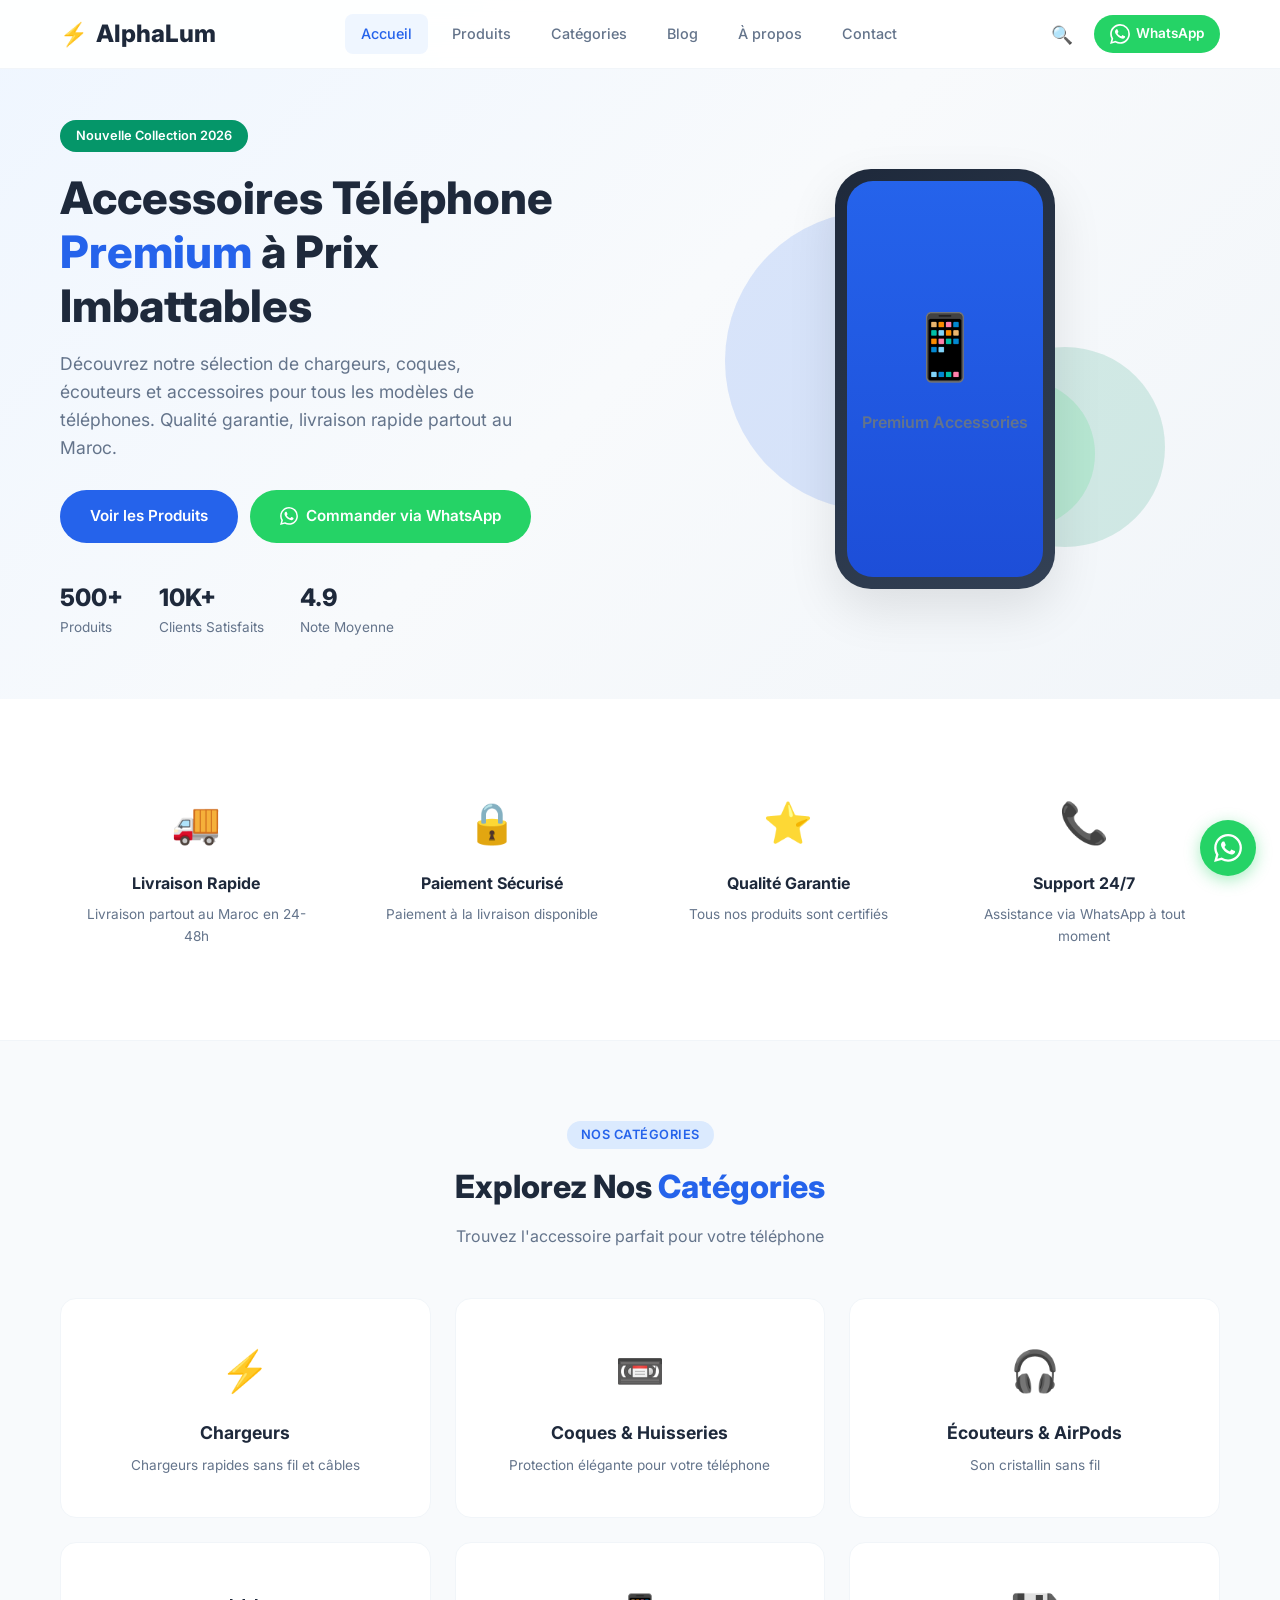
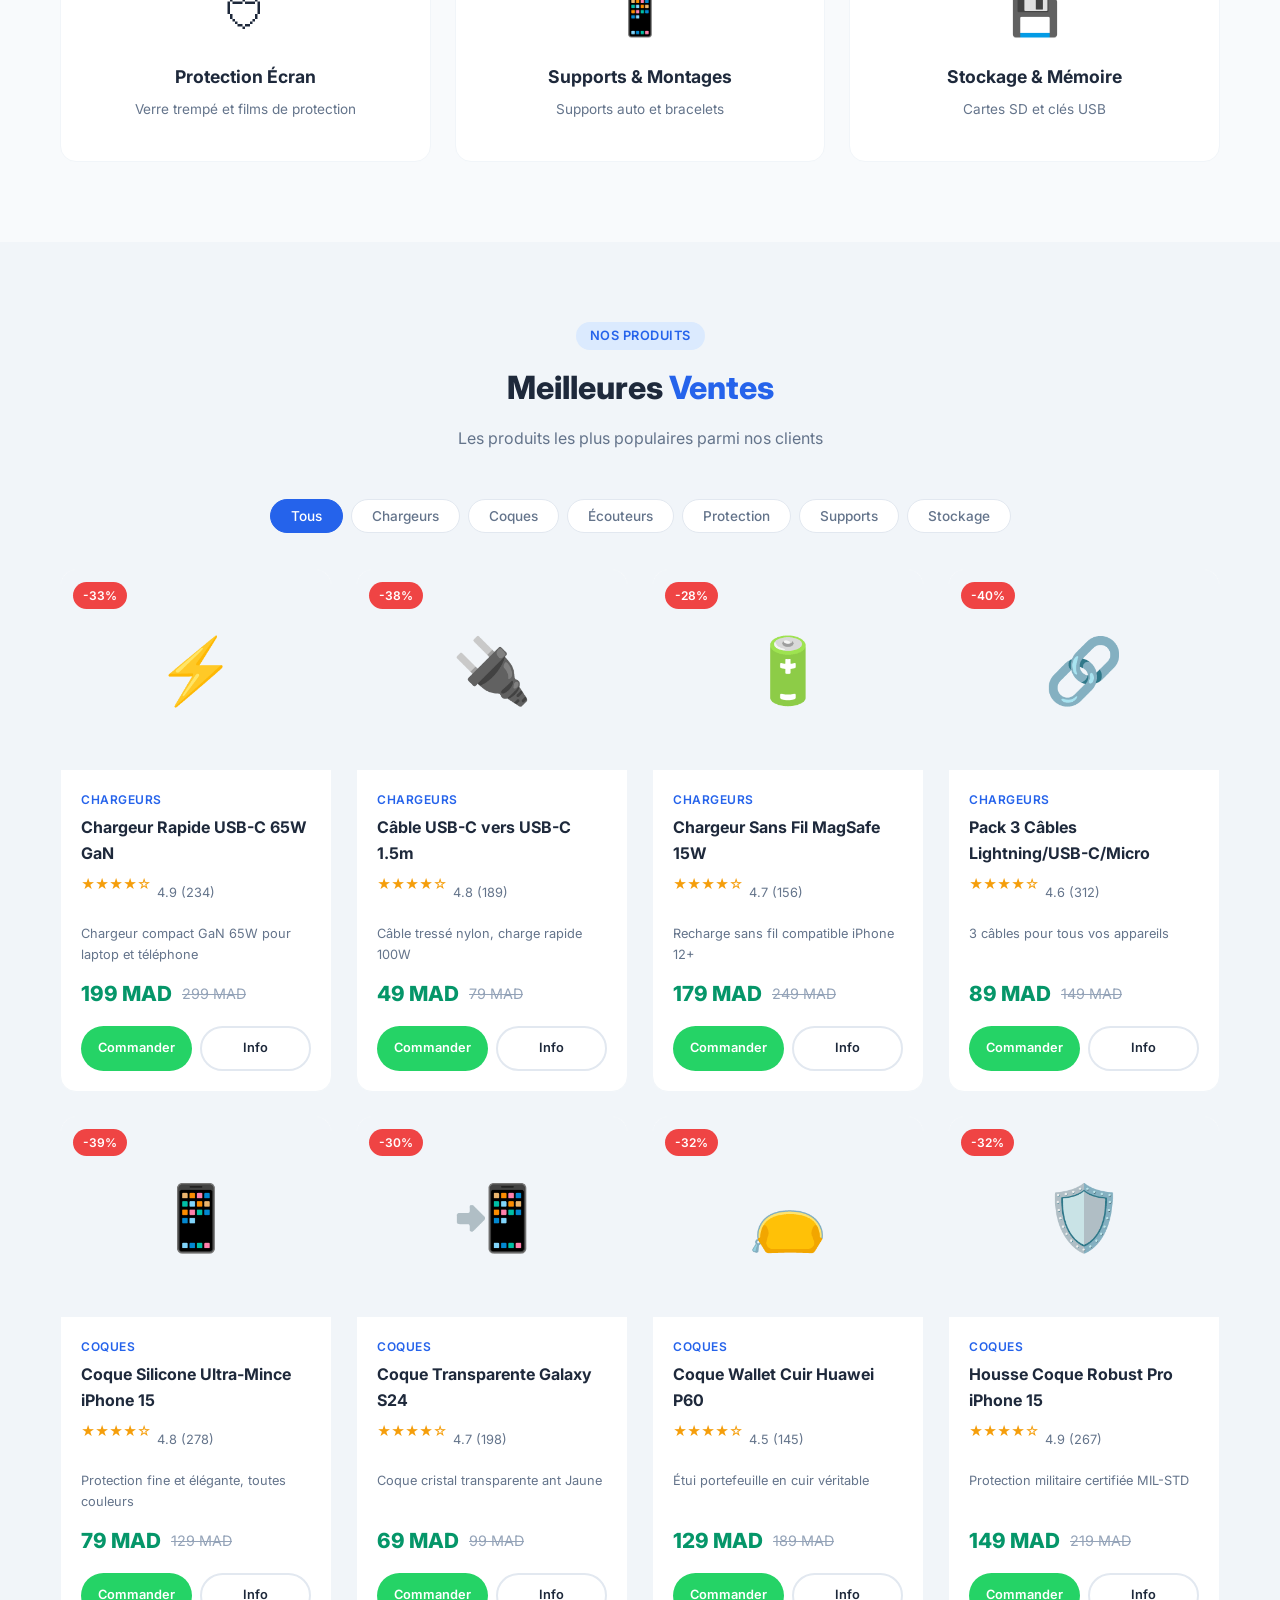
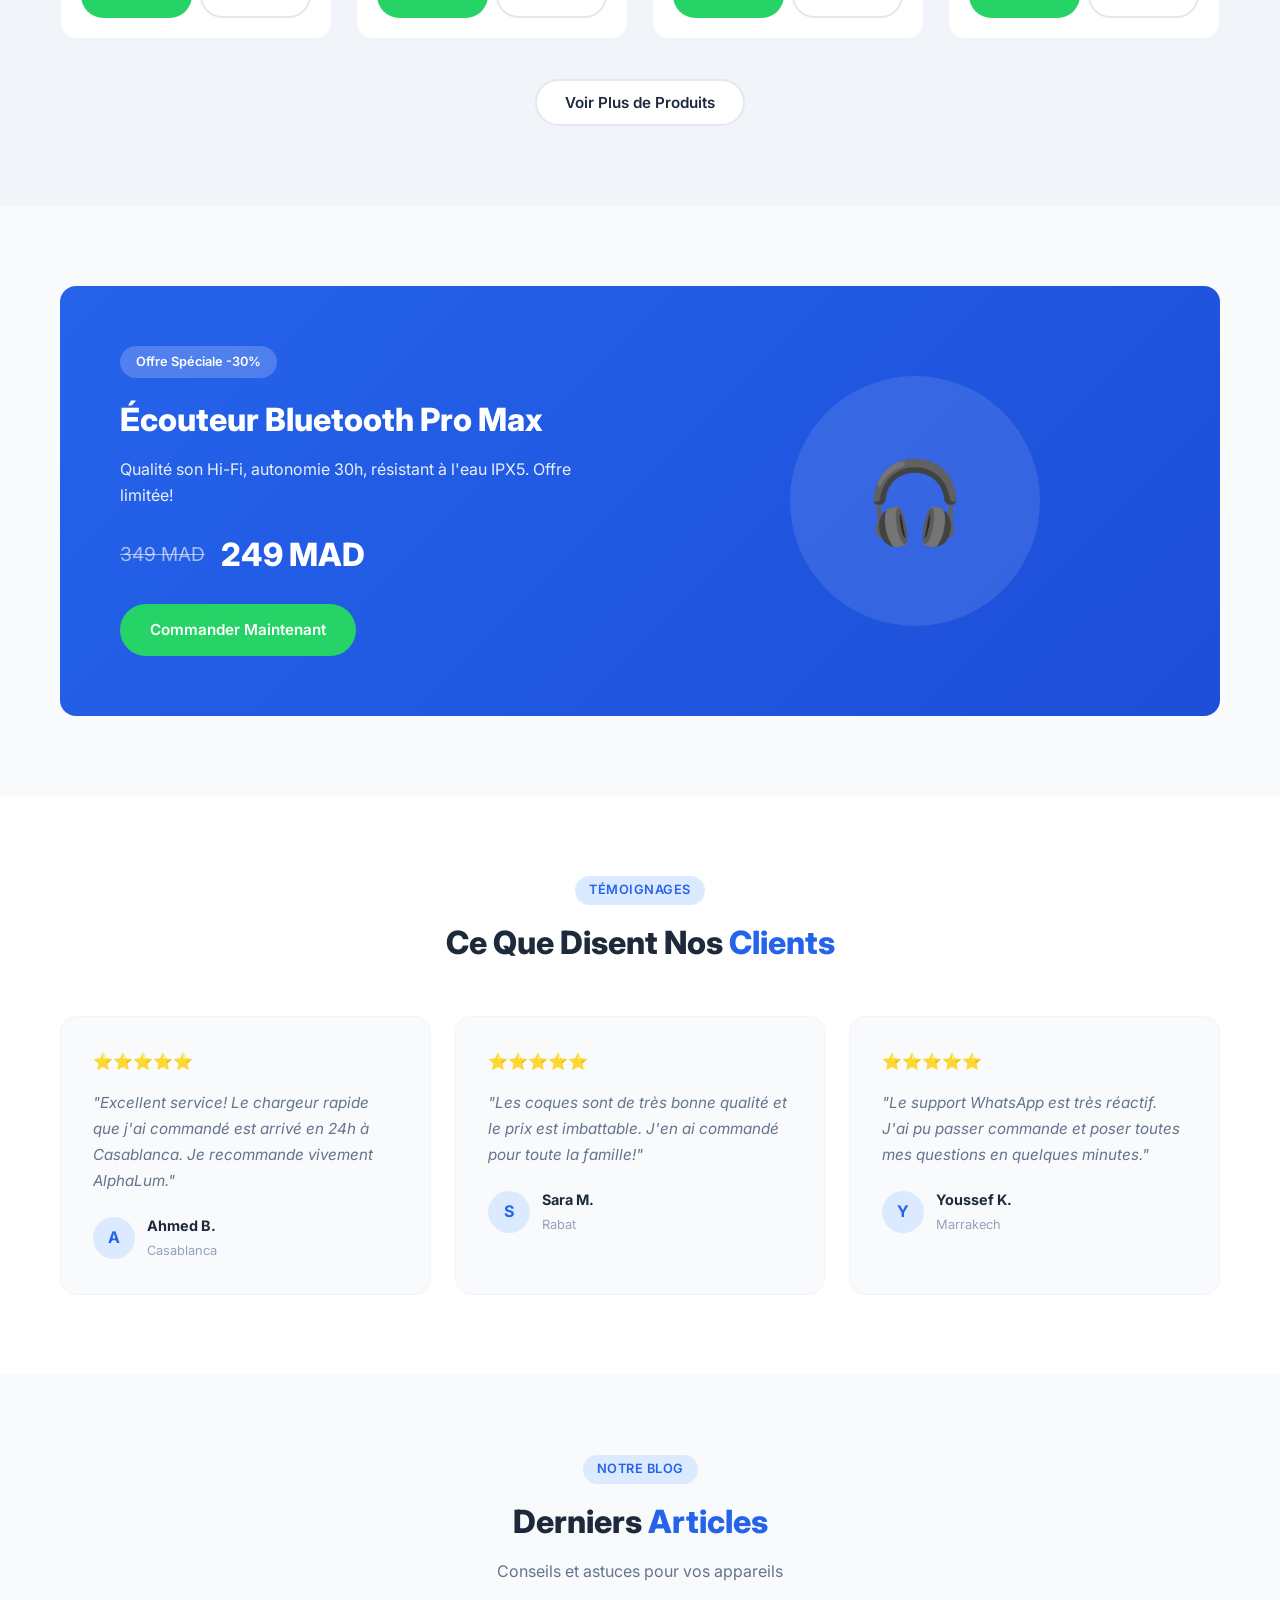
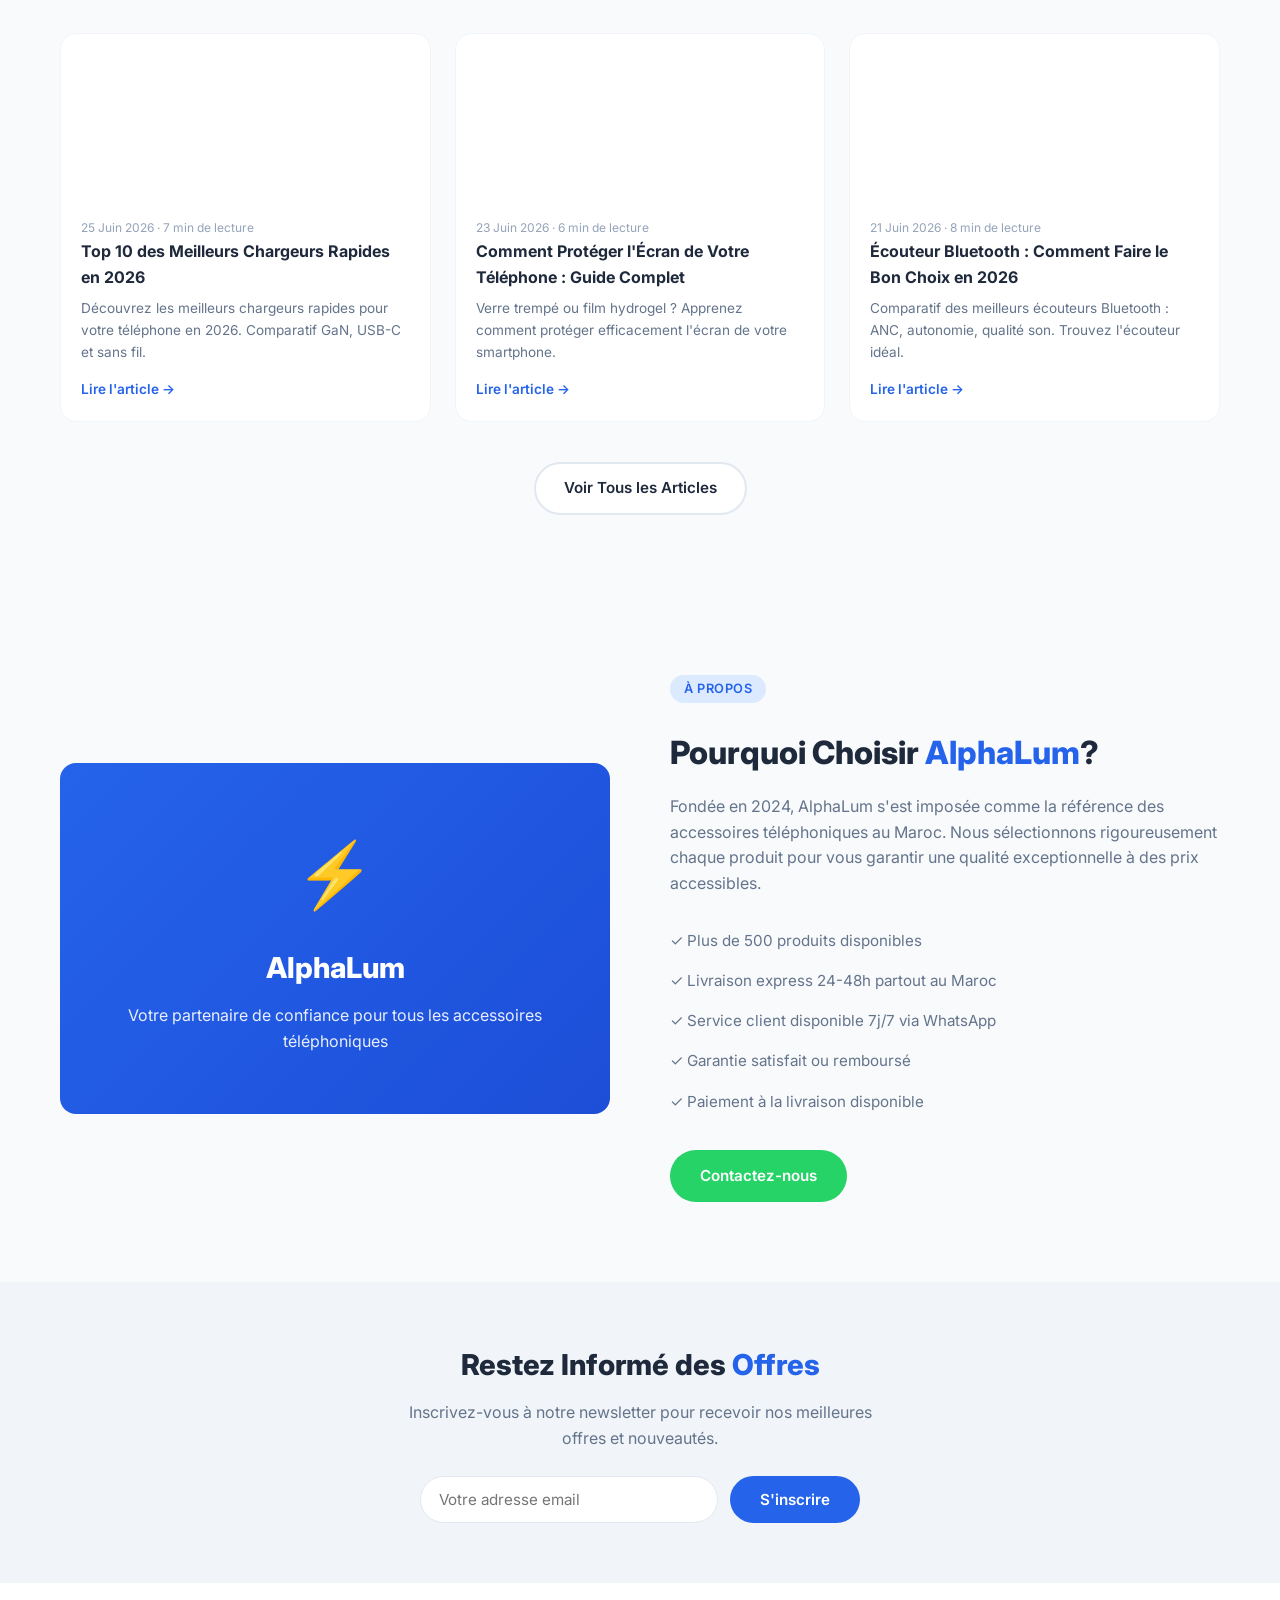
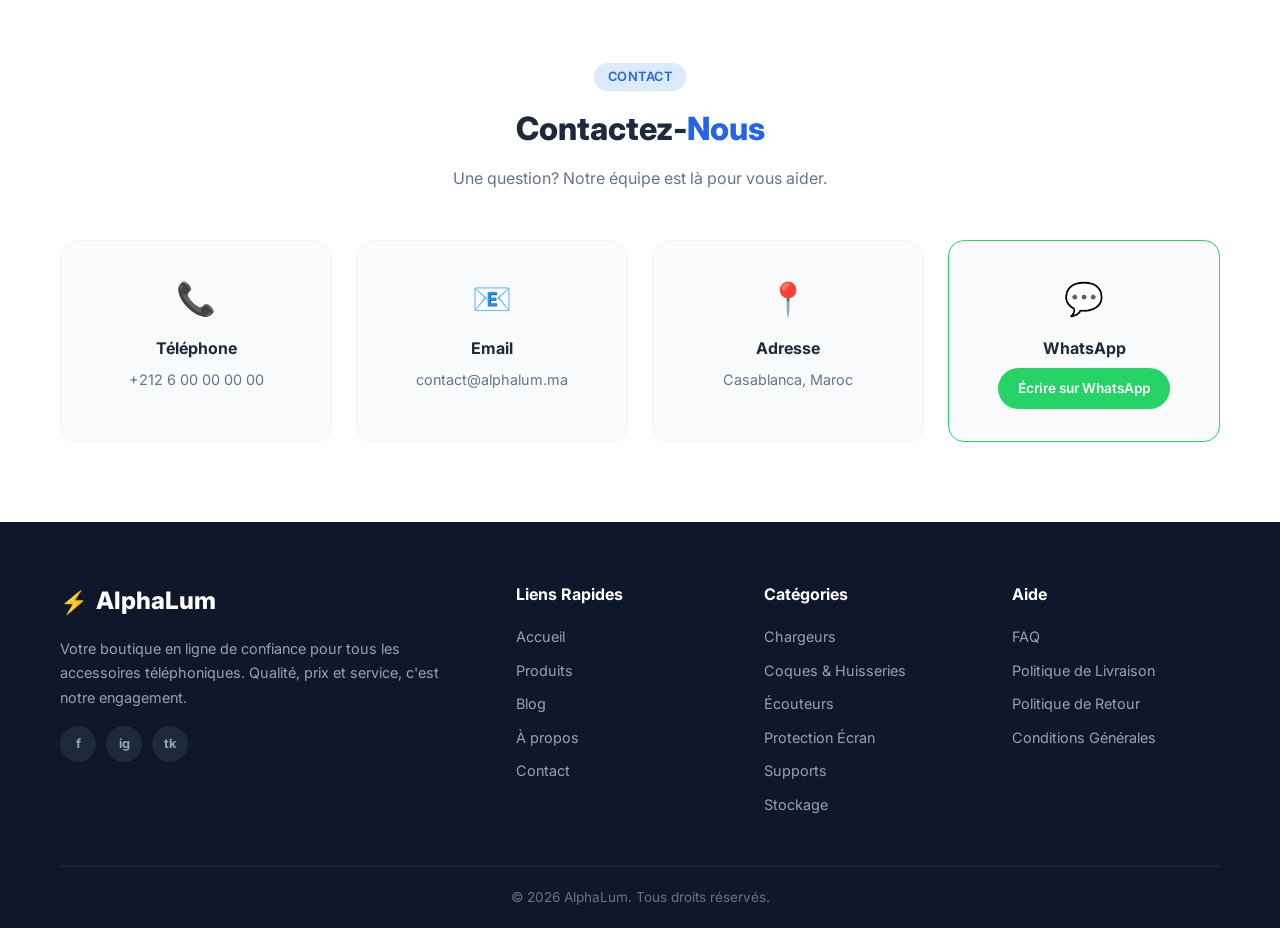
==== index.html @ 875d82cf "Add files via upload" ====
<!DOCTYPE html>
<html lang="fr" dir="ltr">
<head>
    <meta charset="UTF-8">
    <meta name="viewport" content="width=device-width, initial-scale=1.0">
    <meta name="description" content="AlphaLum - Votre boutique en ligne d'accessoires téléphoniques : chargeurs, coques, écouteurs et plus. Livraison rapide au Maroc.">
    <meta name="keywords" content="accessoires téléphone, chargeur téléphone, coque téléphone, écouteur bluetooth, Maroc, boutique en ligne">
    <meta name="author" content="AlphaLum">
    <meta property="og:title" content="AlphaLum - Accessoires Téléphone & Électronique">
    <meta property="og:description" content="Découvrez nos accessoires téléphone à prix imbattables. Chargeurs, coques,écouteurs et plus.">
    <meta property="og:type" content="website">
    <meta name="robots" content="index, follow">
    <title>AlphaLum - Accessoires Téléphone & Électronique | Boutique en Ligne Maroc</title>
    <link rel="preconnect" href="https://fonts.googleapis.com">
    <link rel="preconnect" href="https://fonts.gstatic.com" crossorigin>
    <link href="https://fonts.googleapis.com/css2?family=Inter:wght@300;400;500;600;700;800&display=swap" rel="stylesheet">
    <link rel="stylesheet" href="css/style.css">
    <link rel="stylesheet" href="css/blog.css">
</head>
<body>

<header class="header" id="header">
    <div class="container header-inner">
        <a href="index.html" class="logo">
            <span class="logo-icon">&#9889;</span> AlphaLum
        </a>
        <nav class="nav" id="nav">
            <a href="index.html" class="nav-link active">Accueil</a>
            <a href="#produits" class="nav-link">Produits</a>
            <a href="#categories" class="nav-link">Catégories</a>
            <a href="blog.html" class="nav-link">Blog</a>
            <a href="#apropos" class="nav-link">À propos</a>
            <a href="#contact" class="nav-link">Contact</a>
        </nav>
        <div class="header-actions">
            <button class="search-btn" id="searchToggle" aria-label="Rechercher">&#128269;</button>
            <a href="https://wa.me/212600000000" class="btn-whatsapp-header" target="_blank" rel="noopener">
                <svg width="20" height="20" viewBox="0 0 24 24" fill="white"><path d="M17.472 14.382c-.297-.149-1.758-.867-2.03-.967-.273-.099-.471-.148-.67.15-.197.297-.767.966-.94 1.164-.173.199-.347.223-.644.075-.297-.15-1.255-.463-2.39-1.475-.883-.788-1.48-1.761-1.653-2.059-.173-.297-.018-.458.13-.606.134-.133.298-.347.446-.52.149-.174.198-.298.298-.497.099-.198.05-.371-.025-.52-.075-.149-.669-1.612-.916-2.207-.242-.579-.487-.5-.669-.51-.173-.008-.371-.01-.57-.01-.198 0-.52.074-.792.372-.272.297-1.04 1.016-1.04 2.479 0 1.462 1.065 2.875 1.213 3.074.149.198 2.096 3.2 5.077 4.487.709.306 1.262.489 1.694.625.712.227 1.36.195 1.871.118.571-.085 1.758-.719 2.006-1.413.248-.694.248-1.289.173-1.413-.074-.124-.272-.198-.57-.347m-5.421 7.403h-.004a9.87 9.87 0 01-5.031-1.378l-.361-.214-3.741.982.998-3.648-.235-.374a9.86 9.86 0 01-1.51-5.26c.001-5.45 4.436-9.884 9.888-9.884 2.64 0 5.122 1.03 6.988 2.898a9.825 9.825 0 012.893 6.994c-.003 5.45-4.437 9.884-9.885 9.884m8.413-18.297A11.815 11.815 0 0012.05 0C5.495 0 .16 5.335.157 11.892c0 2.096.547 4.142 1.588 5.945L.057 24l6.305-1.654a11.882 11.882 0 005.683 1.448h.005c6.554 0 11.89-5.335 11.893-11.893a11.821 11.821 0 00-3.48-8.413z"/></svg>
                WhatsApp
            </a>
            <button class="hamburger" id="hamburger" aria-label="Menu">
                <span></span><span></span><span></span>
            </button>
        </div>
    </div>
    <div class="search-bar" id="searchBar">
        <div class="container">
            <input type="text" id="searchInput" placeholder="Rechercher un produit..." autocomplete="off">
            <button id="searchClose">&times;</button>
        </div>
    </div>
</header>

<section class="hero">
    <div class="container hero-inner">
        <div class="hero-text">
            <span class="hero-badge">Nouvelle Collection 2026</span>
            <h1>Accessoires Téléphone <span class="highlight">Premium</span> à Prix Imbattables</h1>
            <p>Découvrez notre sélection de chargeurs, coques, écouteurs et accessoires pour tous les modèles de téléphones. Qualité garantie, livraison rapide partout au Maroc.</p>
            <div class="hero-btns">
                <a href="#produits" class="btn btn-primary">Voir les Produits</a>
                <a href="https://wa.me/212600000000?text=Bonjour, je souhaite des informations sur vos produits" class="btn btn-whatsapp" target="_blank" rel="noopener">
                    <svg width="18" height="18" viewBox="0 0 24 24" fill="white"><path d="M17.472 14.382c-.297-.149-1.758-.867-2.03-.967-.273-.099-.471-.148-.67.15-.197.297-.767.966-.94 1.164-.173.199-.347.223-.644.075-.297-.15-1.255-.463-2.39-1.475-.883-.788-1.48-1.761-1.653-2.059-.173-.297-.018-.458.13-.606.134-.133.298-.347.446-.52.149-.174.198-.298.298-.497.099-.198.05-.371-.025-.52-.075-.149-.669-1.612-.916-2.207-.242-.579-.487-.5-.669-.51-.173-.008-.371-.01-.57-.01-.198 0-.52.074-.792.372-.272.297-1.04 1.016-1.04 2.479 0 1.462 1.065 2.875 1.213 3.074.149.198 2.096 3.2 5.077 4.487.709.306 1.262.489 1.694.625.712.227 1.36.195 1.871.118.571-.085 1.758-.719 2.006-1.413.248-.694.248-1.289.173-1.413-.074-.124-.272-.198-.57-.347m-5.421 7.403h-.004a9.87 9.87 0 01-5.031-1.378l-.361-.214-3.741.982.998-3.648-.235-.374a9.86 9.86 0 01-1.51-5.26c.001-5.45 4.436-9.884 9.888-9.884 2.64 0 5.122 1.03 6.988 2.898a9.825 9.825 0 012.893 6.994c-.003 5.45-4.437 9.884-9.885 9.884m8.413-18.297A11.815 11.815 0 0012.05 0C5.495 0 .16 5.335.157 11.892c0 2.096.547 4.142 1.588 5.945L.057 24l6.305-1.654a11.882 11.882 0 005.683 1.448h.005c6.554 0 11.89-5.335 11.893-11.893a11.821 11.821 0 00-3.48-8.413z"/></svg>
                    Commander via WhatsApp
                </a>
            </div>
            <div class="hero-stats">
                <div class="stat"><strong>500+</strong><span>Produits</span></div>
                <div class="stat"><strong>10K+</strong><span>Clients Satisfaits</span></div>
                <div class="stat"><strong>4.9</strong><span>Note Moyenne</span></div>
            </div>
        </div>
        <div class="hero-visual">
            <div class="hero-shapes">
                <div class="shape shape-1"></div>
                <div class="shape shape-2"></div>
                <div class="shape shape-3"></div>
            </div>
            <div class="hero-phone">
                <div class="phone-frame">
                    <div class="phone-screen">
                        <div class="phone-icon">&#128241;</div>
                        <p>Premium Accessories</p>
                    </div>
                </div>
            </div>
        </div>
    </div>
</section>

<section class="features">
    <div class="container">
        <div class="features-grid">
            <div class="feature-card">
                <div class="feature-icon">&#128666;</div>
                <h3>Livraison Rapide</h3>
                <p>Livraison partout au Maroc en 24-48h</p>
            </div>
            <div class="feature-card">
                <div class="feature-icon">&#128274;</div>
                <h3>Paiement Sécurisé</h3>
                <p>Paiement à la livraison disponible</p>
            </div>
            <div class="feature-card">
                <div class="feature-icon">&#11088;</div>
                <h3>Qualité Garantie</h3>
                <p>Tous nos produits sont certifiés</p>
            </div>
            <div class="feature-card">
                <div class="feature-icon">&#128222;</div>
                <h3>Support 24/7</h3>
                <p>Assistance via WhatsApp à tout moment</p>
            </div>
        </div>
    </div>
</section>

<section class="categories" id="categories">
    <div class="container">
        <div class="section-header">
            <span class="section-tag">Nos Catégories</span>
            <h2>Explorez Nos <span class="highlight">Catégories</span></h2>
            <p>Trouvez l'accessoire parfait pour votre téléphone</p>
        </div>
        <div class="categories-grid">
            <a href="#produits" class="category-card" data-category="chargeurs">
                <div class="cat-icon">&#9889;</div>
                <h3>Chargeurs</h3>
                <p>Chargeurs rapides sans fil et câbles</p>
            </a>
            <a href="#produits" class="category-card" data-category="coques">
                <div class="cat-icon">&#128252;</div>
                <h3>Coques & Huisseries</h3>
                <p>Protection élégante pour votre téléphone</p>
            </a>
            <a href="#produits" class="category-card" data-category="ecouteurs">
                <div class="cat-icon">&#127911;</div>
                <h3>Écouteurs & AirPods</h3>
                <p>Son cristallin sans fil</p>
            </a>
            <a href="#produits" class="category-card" data-category="protection">
                <div class="cat-icon">&#128737;</div>
                <h3>Protection Écran</h3>
                <p>Verre trempé et films de protection</p>
            </a>
            <a href="#produits" class="category-card" data-category="support">
                <div class="cat-icon">&#128241;</div>
                <h3>Supports & Montages</h3>
                <p>Supports auto et bracelets</p>
            </a>
            <a href="#produits" class="category-card" data-category="stockage">
                <div class="cat-icon">&#128190;</div>
                <h3>Stockage & Mémoire</h3>
                <p>Cartes SD et clés USB</p>
            </a>
        </div>
    </div>
</section>

<section class="produits" id="produits">
    <div class="container">
        <div class="section-header">
            <span class="section-tag">Nos Produits</span>
            <h2>Meilleures <span class="highlight">Ventes</span></h2>
            <p>Les produits les plus populaires parmi nos clients</p>
        </div>
        <div class="filter-bar">
            <button class="filter-btn active" data-filter="all">Tous</button>
            <button class="filter-btn" data-filter="chargeurs">Chargeurs</button>
            <button class="filter-btn" data-filter="coques">Coques</button>
            <button class="filter-btn" data-filter="ecouteurs">Écouteurs</button>
            <button class="filter-btn" data-filter="protection">Protection</button>
            <button class="filter-btn" data-filter="support">Supports</button>
            <button class="filter-btn" data-filter="stockage">Stockage</button>
        </div>
        <div class="products-grid" id="productsGrid">
        </div>
        <div class="load-more-wrap">
            <button class="btn btn-outline" id="loadMore">Voir Plus de Produits</button>
        </div>
    </div>
</section>

<section class="promo-banner">
    <div class="container">
        <div class="promo-inner">
            <div class="promo-text">
                <span class="promo-badge">Offre Spéciale -30%</span>
                <h2>Écouteur Bluetooth Pro Max</h2>
                <p>Qualité son Hi-Fi, autonomie 30h, résistant à l'eau IPX5. Offre limitée!</p>
                <div class="promo-price">
                    <span class="old-price">349 MAD</span>
                    <span class="new-price">249 MAD</span>
                </div>
                <a href="https://wa.me/212600000000?text=Bonjour, je veux commander l'écouteur Bluetooth Pro Max à 249 MAD" class="btn btn-whatsapp" target="_blank" rel="noopener">
                    Commander Maintenant
                </a>
            </div>
            <div class="promo-visual">
                <div class="promo-circle">
                    <div class="promo-icon">&#127911;</div>
                </div>
            </div>
        </div>
    </div>
</section>

<section class="testimonials">
    <div class="container">
        <div class="section-header">
            <span class="section-tag">Témoignages</span>
            <h2>Ce Que Disent Nos <span class="highlight">Clients</span></h2>
        </div>
        <div class="testimonials-grid">
            <div class="testimonial-card">
                <div class="stars">&#11088;&#11088;&#11088;&#11088;&#11088;</div>
                <p>"Excellent service! Le chargeur rapide que j'ai commandé est arrivé en 24h à Casablanca. Je recommande vivement AlphaLum."</p>
                <div class="testimonial-author">
                    <div class="avatar">A</div>
                    <div><strong>Ahmed B.</strong><span>Casablanca</span></div>
                </div>
            </div>
            <div class="testimonial-card">
                <div class="stars">&#11088;&#11088;&#11088;&#11088;&#11088;</div>
                <p>"Les coques sont de très bonne qualité et le prix est imbattable. J'en ai commandé pour toute la famille!"</p>
                <div class="testimonial-author">
                    <div class="avatar">S</div>
                    <div><strong>Sara M.</strong><span>Rabat</span></div>
                </div>
            </div>
            <div class="testimonial-card">
                <div class="stars">&#11088;&#11088;&#11088;&#11088;&#11088;</div>
                <p>"Le support WhatsApp est très réactif. J'ai pu passer commande et poser toutes mes questions en quelques minutes."</p>
                <div class="testimonial-author">
                    <div class="avatar">Y</div>
                    <div><strong>Youssef K.</strong><span>Marrakech</span></div>
                </div>
            </div>
        </div>
    </div>
</section>

<section class="blog-preview" id="blog">
    <div class="container">
        <div class="section-header">
            <span class="section-tag">Notre Blog</span>
            <h2>Derniers <span class="highlight">Articles</span></h2>
            <p>Conseils et astuces pour vos appareils</p>
        </div>
        <div class="blog-preview-grid" id="blogPreviewGrid">
        </div>
        <div class="load-more-wrap">
            <a href="blog.html" class="btn btn-outline">Voir Tous les Articles</a>
        </div>
    </div>
</section>

<section class="apropos" id="apropos">
    <div class="container apropos-inner">
        <div class="apropos-visual">
            <div class="apropos-card">
                <div class="apropos-icon">&#9889;</div>
                <h3>AlphaLum</h3>
                <p>Votre partenaire de confiance pour tous les accessoires téléphoniques</p>
            </div>
        </div>
        <div class="apropos-text">
            <span class="section-tag">À Propos</span>
            <h2>Pourquoi Choisir <span class="highlight">AlphaLum</span>?</h2>
            <p>Fondée en 2024, AlphaLum s'est imposée comme la référence des accessoires téléphoniques au Maroc. Nous sélectionnons rigoureusement chaque produit pour vous garantir une qualité exceptionnelle à des prix accessibles.</p>
            <ul class="apropos-list">
                <li>&#10003; Plus de 500 produits disponibles</li>
                <li>&#10003; Livraison express 24-48h partout au Maroc</li>
                <li>&#10003; Service client disponible 7j/7 via WhatsApp</li>
                <li>&#10003; Garantie satisfait ou remboursé</li>
                <li>&#10003; Paiement à la livraison disponible</li>
            </ul>
            <a href="https://wa.me/212600000000?text=Bonjour, j'aimerais en savoir plus sur AlphaLum" class="btn btn-whatsapp" target="_blank" rel="noopener">Contactez-nous</a>
        </div>
    </div>
</section>

<section class="newsletter">
    <div class="container">
        <div class="newsletter-inner">
            <h2>Restez Informé des <span class="highlight">Offres</span></h2>
            <p>Inscrivez-vous à notre newsletter pour recevoir nos meilleures offres et nouveautés.</p>
            <form class="newsletter-form" onsubmit="return false;">
                <input type="email" placeholder="Votre adresse email" required>
                <button type="submit" class="btn btn-primary">S'inscrire</button>
            </form>
        </div>
    </div>
</section>

<section class="contact" id="contact">
    <div class="container">
        <div class="section-header">
            <span class="section-tag">Contact</span>
            <h2>Contactez-<span class="highlight">Nous</span></h2>
            <p>Une question? Notre équipe est là pour vous aider.</p>
        </div>
        <div class="contact-grid">
            <div class="contact-card">
                <div class="contact-icon">&#128222;</div>
                <h3>Téléphone</h3>
                <p>+212 6 00 00 00 00</p>
            </div>
            <div class="contact-card">
                <div class="contact-icon">&#128231;</div>
                <h3>Email</h3>
                <p>contact@alphalum.ma</p>
            </div>
            <div class="contact-card">
                <div class="contact-icon">&#128205;</div>
                <h3>Adresse</h3>
                <p>Casablanca, Maroc</p>
            </div>
            <div class="contact-card whatsapp-card">
                <div class="contact-icon">&#128172;</div>
                <h3>WhatsApp</h3>
                <a href="https://wa.me/212600000000?text=Bonjour, j'ai une question" class="btn btn-whatsapp btn-sm" target="_blank" rel="noopener">Écrire sur WhatsApp</a>
            </div>
        </div>
    </div>
</section>

<footer class="footer">
    <div class="container">
        <div class="footer-grid">
            <div class="footer-col">
                <a href="index.html" class="logo"><span class="logo-icon">&#9889;</span> AlphaLum</a>
                <p>Votre boutique en ligne de confiance pour tous les accessoires téléphoniques. Qualité, prix et service, c'est notre engagement.</p>
                <div class="social-links">
                    <a href="#" aria-label="Facebook" class="social-link">f</a>
                    <a href="#" aria-label="Instagram" class="social-link">ig</a>
                    <a href="#" aria-label="TikTok" class="social-link">tk</a>
                </div>
            </div>
            <div class="footer-col">
                <h4>Liens Rapides</h4>
                <ul>
                    <li><a href="index.html">Accueil</a></li>
                    <li><a href="#produits">Produits</a></li>
                    <li><a href="blog.html">Blog</a></li>
                    <li><a href="#apropos">À propos</a></li>
                    <li><a href="#contact">Contact</a></li>
                </ul>
            </div>
            <div class="footer-col">
                <h4>Catégories</h4>
                <ul>
                    <li><a href="#produits">Chargeurs</a></li>
                    <li><a href="#produits">Coques & Huisseries</a></li>
                    <li><a href="#produits">Écouteurs</a></li>
                    <li><a href="#produits">Protection Écran</a></li>
                    <li><a href="#produits">Supports</a></li>
                    <li><a href="#produits">Stockage</a></li>
                </ul>
            </div>
            <div class="footer-col">
                <h4>Aide</h4>
                <ul>
                    <li><a href="#">FAQ</a></li>
                    <li><a href="#">Politique de Livraison</a></li>
                    <li><a href="#">Politique de Retour</a></li>
                    <li><a href="#">Conditions Générales</a></li>
                </ul>
            </div>
        </div>
        <div class="footer-bottom">
            <p>&copy; 2026 AlphaLum. Tous droits réservés.</p>
        </div>
    </div>
</footer>

<a href="https://wa.me/212600000000?text=Bonjour, je veux des informations sur vos produits" class="whatsapp-float" target="_blank" rel="noopener" aria-label="Contactez-nous sur WhatsApp">
    <svg width="28" height="28" viewBox="0 0 24 24" fill="white"><path d="M17.472 14.382c-.297-.149-1.758-.867-2.03-.967-.273-.099-.471-.148-.67.15-.197.297-.767.966-.94 1.164-.173.199-.347.223-.644.075-.297-.15-1.255-.463-2.39-1.475-.883-.788-1.48-1.761-1.653-2.059-.173-.297-.018-.458.13-.606.134-.133.298-.347.446-.52.149-.174.198-.298.298-.497.099-.198.05-.371-.025-.52-.075-.149-.669-1.612-.916-2.207-.242-.579-.487-.5-.669-.51-.173-.008-.371-.01-.57-.01-.198 0-.52.074-.792.372-.272.297-1.04 1.016-1.04 2.479 0 1.462 1.065 2.875 1.213 3.074.149.198 2.096 3.2 5.077 4.487.709.306 1.262.489 1.694.625.712.227 1.36.195 1.871.118.571-.085 1.758-.719 2.006-1.413.248-.694.248-1.289.173-1.413-.074-.124-.272-.198-.57-.347m-5.421 7.403h-.004a9.87 9.87 0 01-5.031-1.378l-.361-.214-3.741.982.998-3.648-.235-.374a9.86 9.86 0 01-1.51-5.26c.001-5.45 4.436-9.884 9.888-9.884 2.64 0 5.122 1.03 6.988 2.898a9.825 9.825 0 012.893 6.994c-.003 5.45-4.437 9.884-9.885 9.884m8.413-18.297A11.815 11.815 0 0012.05 0C5.495 0 .16 5.335.157 11.892c0 2.096.547 4.142 1.588 5.945L.057 24l6.305-1.654a11.882 11.882 0 005.683 1.448h.005c6.554 0 11.89-5.335 11.893-11.893a11.821 11.821 0 00-3.48-8.413z"/></svg>
</a>

<button class="back-to-top" id="backToTop" aria-label="Retour en haut">&uarr;</button>

<script src="js/app.js"></script>
</body>
</html>
---- css/style.css ----
/* ============================================
   AlphaLum - Main Stylesheet
   Eye-friendly colors, clean, modern design
   ============================================ */

/* --- CSS Variables (Eye-Friendly Palette) --- */
:root {
    --primary: #2563eb;
    --primary-dark: #1d4ed8;
    --primary-light: #dbeafe;
    --primary-soft: #eff6ff;
    --accent: #059669;
    --accent-dark: #047857;
    --whatsapp: #25d366;
    --whatsapp-dark: #1ebe57;
    --bg: #f8fafc;
    --bg-alt: #f1f5f9;
    --bg-card: #ffffff;
    --text: #1e293b;
    --text-secondary: #64748b;
    --text-light: #94a3b8;
    --border: #e2e8f0;
    --border-light: #f1f5f9;
    --shadow: 0 1px 3px rgba(0,0,0,0.06), 0 1px 2px rgba(0,0,0,0.04);
    --shadow-md: 0 4px 6px rgba(0,0,0,0.05), 0 2px 4px rgba(0,0,0,0.04);
    --shadow-lg: 0 10px 25px rgba(0,0,0,0.08);
    --shadow-xl: 0 20px 50px rgba(0,0,0,0.1);
    --radius: 12px;
    --radius-sm: 8px;
    --radius-lg: 16px;
    --radius-full: 9999px;
    --transition: 0.25s ease;
    --font: 'Inter', -apple-system, BlinkMacSystemFont, 'Segoe UI', sans-serif;
}

/* --- Reset & Base --- */
*, *::before, *::after { margin: 0; padding: 0; box-sizing: border-box; }

html { scroll-behavior: smooth; -webkit-text-size-adjust: 100%; }

body {
    font-family: var(--font);
    background: var(--bg);
    color: var(--text);
    line-height: 1.6;
    -webkit-font-smoothing: antialiased;
    overflow-x: hidden;
}

a { text-decoration: none; color: inherit; transition: var(--transition); }
ul { list-style: none; }
img { max-width: 100%; height: auto; display: block; }
button { cursor: pointer; border: none; background: none; font-family: inherit; }

.container {
    max-width: 1200px;
    margin: 0 auto;
    padding: 0 20px;
}

.highlight { color: var(--primary); }
.section-tag {
    display: inline-block;
    background: var(--primary-light);
    color: var(--primary);
    font-size: 0.8rem;
    font-weight: 600;
    padding: 4px 14px;
    border-radius: var(--radius-full);
    margin-bottom: 12px;
    letter-spacing: 0.5px;
    text-transform: uppercase;
}

.section-header {
    text-align: center;
    margin-bottom: 48px;
}

.section-header h2 {
    font-size: 2rem;
    font-weight: 800;
    margin-bottom: 12px;
    color: var(--text);
}

.section-header p {
    color: var(--text-secondary);
    font-size: 1rem;
    max-width: 500px;
    margin: 0 auto;
}

/* --- Buttons --- */
.btn {
    display: inline-flex;
    align-items: center;
    gap: 8px;
    padding: 12px 28px;
    border-radius: var(--radius-full);
    font-weight: 600;
    font-size: 0.95rem;
    transition: var(--transition);
    border: 2px solid transparent;
}

.btn-primary {
    background: var(--primary);
    color: #fff;
}
.btn-primary:hover {
    background: var(--primary-dark);
    transform: translateY(-1px);
    box-shadow: 0 4px 12px rgba(37,99,235,0.3);
}

.btn-whatsapp {
    background: var(--whatsapp);
    color: #fff;
}
.btn-whatsapp:hover {
    background: var(--whatsapp-dark);
    transform: translateY(-1px);
    box-shadow: 0 4px 12px rgba(37,211,102,0.3);
}

.btn-outline {
    border-color: var(--border);
    color: var(--text);
    background: var(--bg-card);
}
.btn-outline:hover {
    border-color: var(--primary);
    color: var(--primary);
    background: var(--primary-soft);
}

.btn-sm { padding: 8px 18px; font-size: 0.85rem; }

/* --- Header --- */
.header {
    position: fixed;
    top: 0;
    left: 0;
    right: 0;
    z-index: 1000;
    background: rgba(255,255,255,0.92);
    backdrop-filter: blur(12px);
    border-bottom: 1px solid var(--border-light);
    transition: var(--transition);
}

.header.scrolled {
    box-shadow: var(--shadow);
}

.header-inner {
    display: flex;
    align-items: center;
    justify-content: space-between;
    height: 68px;
}

.logo {
    display: flex;
    align-items: center;
    gap: 8px;
    font-size: 1.5rem;
    font-weight: 800;
    color: var(--text);
}

.logo-icon { font-size: 1.4rem; }

.nav {
    display: flex;
    align-items: center;
    gap: 8px;
}

.nav-link {
    padding: 8px 16px;
    font-size: 0.9rem;
    font-weight: 500;
    color: var(--text-secondary);
    border-radius: var(--radius-sm);
    transition: var(--transition);
}

.nav-link:hover, .nav-link.active {
    color: var(--primary);
    background: var(--primary-soft);
}

.header-actions {
    display: flex;
    align-items: center;
    gap: 12px;
}

.search-btn {
    width: 40px;
    height: 40px;
    border-radius: var(--radius-full);
    display: flex;
    align-items: center;
    justify-content: center;
    font-size: 1.1rem;
    transition: var(--transition);
}
.search-btn:hover { background: var(--bg-alt); }

.btn-whatsapp-header {
    display: inline-flex;
    align-items: center;
    gap: 6px;
    padding: 8px 16px;
    background: var(--whatsapp);
    color: #fff;
    border-radius: var(--radius-full);
    font-weight: 600;
    font-size: 0.85rem;
}
.btn-whatsapp-header:hover {
    background: var(--whatsapp-dark);
    transform: translateY(-1px);
}

.hamburger {
    display: none;
    flex-direction: column;
    gap: 5px;
    width: 28px;
    padding: 4px 0;
}
.hamburger span {
    display: block;
    height: 2px;
    background: var(--text);
    border-radius: 2px;
    transition: var(--transition);
}

.search-bar {
    display: none;
    background: var(--bg-card);
    border-top: 1px solid var(--border-light);
    padding: 12px 0;
}
.search-bar.active { display: block; }
.search-bar .container {
    display: flex;
    gap: 12px;
    align-items: center;
}
.search-bar input {
    flex: 1;
    padding: 10px 16px;
    border: 1px solid var(--border);
    border-radius: var(--radius-sm);
    font-size: 0.95rem;
    font-family: var(--font);
    outline: none;
    transition: var(--transition);
}
.search-bar input:focus { border-color: var(--primary); }
#searchClose {
    font-size: 1.5rem;
    color: var(--text-secondary);
    padding: 4px 8px;
}

/* --- Hero --- */
.hero {
    padding: 120px 0 60px;
    background: linear-gradient(135deg, var(--primary-soft) 0%, var(--bg) 50%, var(--bg-alt) 100%);
    overflow: hidden;
}

.hero-inner {
    display: grid;
    grid-template-columns: 1fr 1fr;
    gap: 60px;
    align-items: center;
}

.hero-badge {
    display: inline-block;
    background: var(--accent);
    color: #fff;
    padding: 6px 16px;
    border-radius: var(--radius-full);
    font-size: 0.8rem;
    font-weight: 600;
    margin-bottom: 20px;
}

.hero h1 {
    font-size: 2.8rem;
    font-weight: 800;
    line-height: 1.2;
    margin-bottom: 16px;
    color: var(--text);
}

.hero p {
    font-size: 1.1rem;
    color: var(--text-secondary);
    margin-bottom: 28px;
    max-width: 480px;
}

.hero-btns {
    display: flex;
    flex-wrap: wrap;
    gap: 12px;
    margin-bottom: 36px;
}

.hero-stats {
    display: flex;
    gap: 36px;
}

.stat {
    display: flex;
    flex-direction: column;
}

.stat strong {
    font-size: 1.5rem;
    font-weight: 800;
    color: var(--text);
}

.stat span {
    font-size: 0.85rem;
    color: var(--text-secondary);
}

.hero-visual {
    position: relative;
    display: flex;
    align-items: center;
    justify-content: center;
    min-height: 400px;
}

.hero-shapes {
    position: absolute;
    inset: 0;
}

.shape {
    position: absolute;
    border-radius: 50%;
    opacity: 0.15;
}

.shape-1 {
    width: 300px;
    height: 300px;
    background: var(--primary);
    top: 10%;
    left: 10%;
    animation: float 6s ease-in-out infinite;
}

.shape-2 {
    width: 200px;
    height: 200px;
    background: var(--accent);
    bottom: 10%;
    right: 10%;
    animation: float 8s ease-in-out infinite reverse;
}

.shape-3 {
    width: 150px;
    height: 150px;
    background: var(--whatsapp);
    top: 50%;
    left: 50%;
    animation: float 7s ease-in-out infinite;
}

@keyframes float {
    0%, 100% { transform: translateY(0); }
    50% { transform: translateY(-20px); }
}

.hero-phone {
    position: relative;
    z-index: 2;
}

.phone-frame {
    width: 220px;
    height: 420px;
    background: linear-gradient(145deg, #1e293b, #334155);
    border-radius: 36px;
    padding: 12px;
    box-shadow: var(--shadow-xl);
}

.phone-screen {
    width: 100%;
    height: 100%;
    background: linear-gradient(180deg, var(--primary) 0%, var(--primary-dark) 100%);
    border-radius: 26px;
    display: flex;
    flex-direction: column;
    align-items: center;
    justify-content: center;
    gap: 12px;
    color: #fff;
}

.phone-icon { font-size: 4rem; }
.phone-screen p { font-weight: 600; font-size: 1rem; }

/* --- Features --- */
.features {
    padding: 60px 0;
    background: var(--bg-card);
    border-bottom: 1px solid var(--border-light);
}

.features-grid {
    display: grid;
    grid-template-columns: repeat(4, 1fr);
    gap: 24px;
}

.feature-card {
    text-align: center;
    padding: 32px 20px;
    border-radius: var(--radius);
    transition: var(--transition);
}

.feature-card:hover {
    background: var(--primary-soft);
    transform: translateY(-2px);
}

.feature-icon {
    font-size: 2.5rem;
    margin-bottom: 16px;
}

.feature-card h3 {
    font-size: 1rem;
    font-weight: 700;
    margin-bottom: 8px;
    color: var(--text);
}

.feature-card p {
    font-size: 0.85rem;
    color: var(--text-secondary);
}

/* --- Categories --- */
.categories {
    padding: 80px 0;
}

.categories-grid {
    display: grid;
    grid-template-columns: repeat(3, 1fr);
    gap: 24px;
}

.category-card {
    display: flex;
    flex-direction: column;
    align-items: center;
    text-align: center;
    padding: 40px 24px;
    background: var(--bg-card);
    border-radius: var(--radius-lg);
    border: 1px solid var(--border-light);
    transition: var(--transition);
}

.category-card:hover {
    border-color: var(--primary);
    transform: translateY(-4px);
    box-shadow: var(--shadow-lg);
}

.cat-icon {
    font-size: 2.5rem;
    margin-bottom: 16px;
}

.category-card h3 {
    font-size: 1.1rem;
    font-weight: 700;
    margin-bottom: 8px;
    color: var(--text);
}

.category-card p {
    font-size: 0.85rem;
    color: var(--text-secondary);
}

/* --- Products --- */
.produits {
    padding: 80px 0;
    background: var(--bg-alt);
}

.filter-bar {
    display: flex;
    flex-wrap: wrap;
    justify-content: center;
    gap: 8px;
    margin-bottom: 36px;
}

.filter-btn {
    padding: 8px 20px;
    border-radius: var(--radius-full);
    font-size: 0.85rem;
    font-weight: 500;
    color: var(--text-secondary);
    background: var(--bg-card);
    border: 1px solid var(--border);
    transition: var(--transition);
}

.filter-btn:hover {
    border-color: var(--primary);
    color: var(--primary);
}

.filter-btn.active {
    background: var(--primary);
    color: #fff;
    border-color: var(--primary);
}

.products-grid {
    display: grid;
    grid-template-columns: repeat(auto-fill, minmax(260px, 1fr));
    gap: 24px;
}

.product-card {
    background: var(--bg-card);
    border-radius: var(--radius-lg);
    border: 1px solid var(--border-light);
    overflow: hidden;
    transition: var(--transition);
    display: flex;
    flex-direction: column;
}

.product-card:hover {
    transform: translateY(-4px);
    box-shadow: var(--shadow-lg);
}

.product-badge {
    position: absolute;
    top: 12px;
    left: 12px;
    background: #ef4444;
    color: #fff;
    padding: 4px 10px;
    border-radius: var(--radius-full);
    font-size: 0.75rem;
    font-weight: 600;
}

.product-image {
    position: relative;
    height: 200px;
    background: var(--bg-alt);
    display: flex;
    align-items: center;
    justify-content: center;
    overflow: hidden;
}

.product-image .prod-icon {
    font-size: 4rem;
    transition: var(--transition);
}

.product-card:hover .prod-icon {
    transform: scale(1.1);
}

.product-info {
    padding: 20px;
    flex: 1;
    display: flex;
    flex-direction: column;
}

.product-category {
    font-size: 0.75rem;
    font-weight: 600;
    color: var(--primary);
    text-transform: uppercase;
    letter-spacing: 0.5px;
    margin-bottom: 6px;
}

.product-info h3 {
    font-size: 1rem;
    font-weight: 700;
    margin-bottom: 8px;
    color: var(--text);
}

.product-rating {
    display: flex;
    align-items: center;
    gap: 6px;
    margin-bottom: 12px;
    font-size: 0.8rem;
    color: var(--text-secondary);
}

.product-rating .stars {
    color: #f59e0b;
    font-size: 0.85rem;
}

.product-price {
    display: flex;
    align-items: center;
    gap: 10px;
    margin-top: auto;
    margin-bottom: 16px;
}

.current-price {
    font-size: 1.3rem;
    font-weight: 800;
    color: var(--accent);
}

.old-price {
    font-size: 0.9rem;
    color: var(--text-light);
    text-decoration: line-through;
}

.product-btns {
    display: flex;
    gap: 8px;
}

.product-btns .btn {
    flex: 1;
    justify-content: center;
    padding: 10px 12px;
    font-size: 0.8rem;
}

.load-more-wrap {
    text-align: center;
    margin-top: 40px;
}

/* --- Promo Banner --- */
.promo-banner {
    padding: 80px 0;
}

.promo-inner {
    display: grid;
    grid-template-columns: 1fr 1fr;
    gap: 60px;
    align-items: center;
    background: linear-gradient(135deg, var(--primary) 0%, var(--primary-dark) 100%);
    border-radius: var(--radius-lg);
    padding: 60px;
    color: #fff;
    overflow: hidden;
    position: relative;
}

.promo-badge {
    display: inline-block;
    background: rgba(255,255,255,0.2);
    padding: 6px 16px;
    border-radius: var(--radius-full);
    font-size: 0.8rem;
    font-weight: 600;
    margin-bottom: 16px;
}

.promo-inner h2 {
    font-size: 2rem;
    font-weight: 800;
    margin-bottom: 12px;
}

.promo-inner p {
    opacity: 0.9;
    margin-bottom: 20px;
    font-size: 1rem;
}

.promo-price {
    display: flex;
    align-items: center;
    gap: 16px;
    margin-bottom: 24px;
}

.promo-price .old-price {
    font-size: 1.2rem;
    color: rgba(255,255,255,0.6);
    text-decoration: line-through;
}

.promo-price .new-price {
    font-size: 2rem;
    font-weight: 800;
}

.promo-visual {
    display: flex;
    align-items: center;
    justify-content: center;
}

.promo-circle {
    width: 250px;
    height: 250px;
    background: rgba(255,255,255,0.1);
    border-radius: 50%;
    display: flex;
    align-items: center;
    justify-content: center;
    animation: float 4s ease-in-out infinite;
}

.promo-icon { font-size: 5rem; }

/* --- Testimonials --- */
.testimonials {
    padding: 80px 0;
    background: var(--bg-card);
}

.testimonials-grid {
    display: grid;
    grid-template-columns: repeat(3, 1fr);
    gap: 24px;
}

.testimonial-card {
    background: var(--bg);
    border-radius: var(--radius-lg);
    padding: 32px;
    border: 1px solid var(--border-light);
    transition: var(--transition);
}

.testimonial-card:hover {
    box-shadow: var(--shadow-md);
    transform: translateY(-2px);
}

.stars {
    color: #f59e0b;
    margin-bottom: 16px;
    font-size: 1rem;
}

.testimonial-card p {
    font-size: 0.95rem;
    color: var(--text-secondary);
    margin-bottom: 20px;
    line-height: 1.7;
    font-style: italic;
}

.testimonial-author {
    display: flex;
    align-items: center;
    gap: 12px;
}

.avatar {
    width: 42px;
    height: 42px;
    background: var(--primary-light);
    color: var(--primary);
    border-radius: 50%;
    display: flex;
    align-items: center;
    justify-content: center;
    font-weight: 700;
    font-size: 1rem;
}

.testimonial-author strong {
    display: block;
    font-size: 0.9rem;
    color: var(--text);
}

.testimonial-author span {
    font-size: 0.8rem;
    color: var(--text-light);
}

/* --- Blog Preview --- */
.blog-preview {
    padding: 80px 0;
}

.blog-preview-grid {
    display: grid;
    grid-template-columns: repeat(3, 1fr);
    gap: 24px;
}

.blog-preview-card {
    background: var(--bg-card);
    border-radius: var(--radius-lg);
    border: 1px solid var(--border-light);
    overflow: hidden;
    transition: var(--transition);
}

.blog-preview-card:hover {
    transform: translateY(-4px);
    box-shadow: var(--shadow-lg);
}

.blog-thumb {
    height: 160px;
    background: linear-gradient(135deg, var(--primary-light), var(--bg-alt));
    display: flex;
    align-items: center;
    justify-content: center;
    font-size: 2.5rem;
}

.blog-preview-card .blog-content {
    padding: 20px;
}

.blog-date {
    font-size: 0.75rem;
    color: var(--text-light);
    margin-bottom: 8px;
}

.blog-preview-card h3 {
    font-size: 1rem;
    font-weight: 700;
    margin-bottom: 8px;
    color: var(--text);
}

.blog-preview-card p {
    font-size: 0.85rem;
    color: var(--text-secondary);
    margin-bottom: 12px;
}

.blog-read-more {
    font-size: 0.85rem;
    font-weight: 600;
    color: var(--primary);
}
.blog-read-more:hover { text-decoration: underline; }

/* --- About --- */
.apropos {
    padding: 80px 0;
}

.apropos-inner {
    display: grid;
    grid-template-columns: 1fr 1fr;
    gap: 60px;
    align-items: center;
}

.apropos-card {
    background: linear-gradient(135deg, var(--primary) 0%, var(--primary-dark) 100%);
    border-radius: var(--radius-lg);
    padding: 60px;
    text-align: center;
    color: #fff;
}

.apropos-icon { font-size: 4rem; margin-bottom: 20px; }
.apropos-card h3 { font-size: 1.8rem; font-weight: 800; margin-bottom: 12px; }
.apropos-card p { opacity: 0.9; font-size: 1rem; }

.apropos-text h2 {
    font-size: 2rem;
    font-weight: 800;
    margin-bottom: 16px;
    margin-top: 12px;
}

.apropos-text > p {
    color: var(--text-secondary);
    margin-bottom: 24px;
    font-size: 1rem;
}

.apropos-list {
    margin-bottom: 28px;
}

.apropos-list li {
    padding: 8px 0;
    font-size: 0.95rem;
    color: var(--text-secondary);
    display: flex;
    align-items: center;
    gap: 8px;
}

/* --- Newsletter --- */
.newsletter {
    padding: 60px 0;
    background: var(--bg-alt);
}

.newsletter-inner {
    text-align: center;
    max-width: 500px;
    margin: 0 auto;
}

.newsletter-inner h2 {
    font-size: 1.8rem;
    font-weight: 800;
    margin-bottom: 12px;
}

.newsletter-inner > p {
    color: var(--text-secondary);
    margin-bottom: 24px;
}

.newsletter-form {
    display: flex;
    gap: 12px;
    max-width: 440px;
    margin: 0 auto;
}

.newsletter-form input {
    flex: 1;
    padding: 12px 18px;
    border: 1px solid var(--border);
    border-radius: var(--radius-full);
    font-size: 0.95rem;
    font-family: var(--font);
    outline: none;
    transition: var(--transition);
}

.newsletter-form input:focus { border-color: var(--primary); }

/* --- Contact --- */
.contact {
    padding: 80px 0;
    background: var(--bg-card);
}

.contact-grid {
    display: grid;
    grid-template-columns: repeat(4, 1fr);
    gap: 24px;
}

.contact-card {
    text-align: center;
    padding: 32px 20px;
    background: var(--bg);
    border-radius: var(--radius-lg);
    border: 1px solid var(--border-light);
    transition: var(--transition);
}

.contact-card:hover {
    border-color: var(--primary);
    transform: translateY(-2px);
}

.contact-icon { font-size: 2rem; margin-bottom: 12px; }
.contact-card h3 { font-size: 1rem; font-weight: 700; margin-bottom: 6px; color: var(--text); }
.contact-card p { font-size: 0.9rem; color: var(--text-secondary); }

.whatsapp-card { border-color: var(--whatsapp); }
.whatsapp-card:hover { background: rgba(37,211,102,0.05); }

/* --- Footer --- */
.footer {
    background: #0f172a;
    color: #cbd5e1;
    padding: 60px 0 0;
}

.footer-grid {
    display: grid;
    grid-template-columns: 2fr 1fr 1fr 1fr;
    gap: 40px;
    padding-bottom: 40px;
    border-bottom: 1px solid #1e293b;
}

.footer .logo {
    color: #fff;
    margin-bottom: 16px;
}

.footer-col p {
    font-size: 0.9rem;
    line-height: 1.7;
    color: #94a3b8;
    margin-bottom: 16px;
}

.footer-col h4 {
    color: #fff;
    font-size: 1rem;
    font-weight: 700;
    margin-bottom: 16px;
}

.footer-col ul li {
    margin-bottom: 8px;
}

.footer-col ul a {
    font-size: 0.9rem;
    color: #94a3b8;
    transition: var(--transition);
}

.footer-col ul a:hover { color: #fff; }

.social-links {
    display: flex;
    gap: 10px;
}

.social-link {
    width: 36px;
    height: 36px;
    background: #1e293b;
    color: #94a3b8;
    border-radius: 50%;
    display: flex;
    align-items: center;
    justify-content: center;
    font-size: 0.8rem;
    font-weight: 700;
    transition: var(--transition);
}

.social-link:hover {
    background: var(--primary);
    color: #fff;
}

.footer-bottom {
    text-align: center;
    padding: 20px 0;
    font-size: 0.85rem;
    color: #64748b;
}

/* --- WhatsApp Float --- */
.whatsapp-float {
    position: fixed;
    bottom: 24px;
    right: 24px;
    z-index: 999;
    width: 56px;
    height: 56px;
    background: var(--whatsapp);
    border-radius: 50%;
    display: flex;
    align-items: center;
    justify-content: center;
    box-shadow: 0 4px 16px rgba(37,211,102,0.4);
    transition: var(--transition);
    animation: pulse 2s infinite;
}

.whatsapp-float:hover {
    transform: scale(1.1);
    box-shadow: 0 6px 20px rgba(37,211,102,0.5);
}

@keyframes pulse {
    0%, 100% { box-shadow: 0 4px 16px rgba(37,211,102,0.4); }
    50% { box-shadow: 0 4px 24px rgba(37,211,102,0.6); }
}

/* --- Back to Top --- */
.back-to-top {
    position: fixed;
    bottom: 90px;
    right: 30px;
    z-index: 998;
    width: 42px;
    height: 42px;
    background: var(--bg-card);
    border: 1px solid var(--border);
    border-radius: 50%;
    display: flex;
    align-items: center;
    justify-content: center;
    font-size: 1.1rem;
    color: var(--text-secondary);
    opacity: 0;
    visibility: hidden;
    transition: var(--transition);
    box-shadow: var(--shadow);
}

.back-to-top.visible {
    opacity: 1;
    visibility: visible;
}

.back-to-top:hover {
    background: var(--primary);
    color: #fff;
    border-color: var(--primary);
}

/* --- Responsive --- */
@media (max-width: 1024px) {
    .hero-inner { grid-template-columns: 1fr; text-align: center; }
    .hero p { margin: 0 auto 28px; }
    .hero-btns { justify-content: center; }
    .hero-stats { justify-content: center; }
    .hero-visual { display: none; }
    .features-grid { grid-template-columns: repeat(2, 1fr); }
    .categories-grid { grid-template-columns: repeat(2, 1fr); }
    .promo-inner { grid-template-columns: 1fr; padding: 40px; text-align: center; }
    .promo-visual { display: none; }
    .testimonials-grid { grid-template-columns: 1fr; }
    .blog-preview-grid { grid-template-columns: 1fr; }
    .apropos-inner { grid-template-columns: 1fr; }
    .apropos-visual { display: none; }
    .contact-grid { grid-template-columns: repeat(2, 1fr); }
    .footer-grid { grid-template-columns: repeat(2, 1fr); }
}

@media (max-width: 768px) {
    .nav {
        display: none;
        position: absolute;
        top: 68px;
        left: 0;
        right: 0;
        background: var(--bg-card);
        border-bottom: 1px solid var(--border);
        flex-direction: column;
        padding: 16px;
        box-shadow: var(--shadow-md);
    }
    .nav.active { display: flex; }
    .hamburger { display: flex; }
    .btn-whatsapp-header { display: none; }
    .hero h1 { font-size: 2rem; }
    .section-header h2 { font-size: 1.6rem; }
    .features-grid { grid-template-columns: 1fr; }
    .categories-grid { grid-template-columns: 1fr; }
    .products-grid { grid-template-columns: 1fr; }
    .contact-grid { grid-template-columns: 1fr; }
    .footer-grid { grid-template-columns: 1fr; }
    .newsletter-form { flex-direction: column; }
}

@media (max-width: 480px) {
    .hero h1 { font-size: 1.6rem; }
    .hero-stats { flex-direction: column; gap: 16px; }
    .promo-inner { padding: 24px; }
}
---- css/blog.css ----
/* ============================================
   AlphaLum - Blog Page Styles
   ============================================ */

/* --- Blog Hero --- */
.blog-hero {
    padding: 120px 0 60px;
    background: linear-gradient(135deg, var(--primary-soft) 0%, var(--bg) 100%);
    text-align: center;
}

.blog-hero h1 {
    font-size: 2.4rem;
    font-weight: 800;
    margin-bottom: 12px;
}

.blog-hero p {
    color: var(--text-secondary);
    font-size: 1.1rem;
    max-width: 600px;
    margin: 0 auto;
}

/* --- Blog Filters --- */
.blog-filters {
    display: flex;
    flex-wrap: wrap;
    justify-content: center;
    gap: 8px;
    padding: 24px 0;
    margin-bottom: 40px;
}

.blog-filter-btn {
    padding: 8px 20px;
    border-radius: var(--radius-full);
    font-size: 0.85rem;
    font-weight: 500;
    color: var(--text-secondary);
    background: var(--bg-card);
    border: 1px solid var(--border);
    transition: var(--transition);
}

.blog-filter-btn:hover {
    border-color: var(--primary);
    color: var(--primary);
}

.blog-filter-btn.active {
    background: var(--primary);
    color: #fff;
    border-color: var(--primary);
}

/* --- Blog Grid --- */
.blog-section {
    padding: 0 0 80px;
}

.blog-grid {
    display: grid;
    grid-template-columns: repeat(3, 1fr);
    gap: 24px;
}

.blog-card {
    background: var(--bg-card);
    border-radius: var(--radius-lg);
    border: 1px solid var(--border-light);
    overflow: hidden;
    transition: var(--transition);
    display: flex;
    flex-direction: column;
}

.blog-card:hover {
    transform: translateY(-4px);
    box-shadow: var(--shadow-lg);
}

.blog-card-image {
    height: 180px;
    display: flex;
    align-items: center;
    justify-content: center;
    font-size: 3rem;
    position: relative;
}

.blog-card-image .blog-cat-badge {
    position: absolute;
    top: 12px;
    left: 12px;
    background: rgba(255,255,255,0.9);
    backdrop-filter: blur(4px);
    padding: 4px 12px;
    border-radius: var(--radius-full);
    font-size: 0.7rem;
    font-weight: 600;
    color: var(--primary);
    text-transform: uppercase;
    letter-spacing: 0.5px;
}

.blog-card-body {
    padding: 24px;
    flex: 1;
    display: flex;
    flex-direction: column;
}

.blog-card-meta {
    display: flex;
    align-items: center;
    gap: 12px;
    margin-bottom: 12px;
    font-size: 0.75rem;
    color: var(--text-light);
}

.blog-card-meta span {
    display: flex;
    align-items: center;
    gap: 4px;
}

.blog-card-body h3 {
    font-size: 1.1rem;
    font-weight: 700;
    margin-bottom: 10px;
    color: var(--text);
    line-height: 1.4;
}

.blog-card-body h3 a:hover { color: var(--primary); }

.blog-card-body p {
    font-size: 0.85rem;
    color: var(--text-secondary);
    line-height: 1.6;
    margin-bottom: 16px;
    flex: 1;
}

.blog-card-footer {
    display: flex;
    align-items: center;
    justify-content: space-between;
    padding-top: 16px;
    border-top: 1px solid var(--border-light);
}

.blog-card-author {
    display: flex;
    align-items: center;
    gap: 8px;
}

.blog-card-author .avatar {
    width: 32px;
    height: 32px;
    font-size: 0.75rem;
}

.blog-card-author span {
    font-size: 0.8rem;
    font-weight: 500;
    color: var(--text);
}

.blog-read-link {
    font-size: 0.85rem;
    font-weight: 600;
    color: var(--primary);
    display: flex;
    align-items: center;
    gap: 4px;
}

.blog-read-link:hover { gap: 8px; }

/* --- Blog Article Page --- */
.blog-article {
    padding: 100px 0 80px;
}

.article-container {
    max-width: 800px;
    margin: 0 auto;
}

.article-header {
    margin-bottom: 36px;
}

.article-header .article-category {
    display: inline-block;
    background: var(--primary-light);
    color: var(--primary);
    padding: 4px 14px;
    border-radius: var(--radius-full);
    font-size: 0.75rem;
    font-weight: 600;
    text-transform: uppercase;
    letter-spacing: 0.5px;
    margin-bottom: 16px;
}

.article-header h1 {
    font-size: 2rem;
    font-weight: 800;
    line-height: 1.3;
    margin-bottom: 16px;
    color: var(--text);
}

.article-meta {
    display: flex;
    align-items: center;
    gap: 16px;
    font-size: 0.85rem;
    color: var(--text-secondary);
}

.article-meta span {
    display: flex;
    align-items: center;
    gap: 6px;
}

.article-content {
    font-size: 1.05rem;
    line-height: 1.8;
    color: var(--text-secondary);
}

.article-content h2 {
    font-size: 1.5rem;
    font-weight: 700;
    color: var(--text);
    margin: 36px 0 16px;
}

.article-content h3 {
    font-size: 1.2rem;
    font-weight: 700;
    color: var(--text);
    margin: 28px 0 12px;
}

.article-content p {
    margin-bottom: 20px;
}

.article-content ul, .article-content ol {
    margin: 16px 0;
    padding-left: 24px;
}

.article-content li {
    margin-bottom: 8px;
    list-style: disc;
}

.article-content ol li { list-style: decimal; }

.article-content strong {
    color: var(--text);
    font-weight: 600;
}

.article-content blockquote {
    border-left: 4px solid var(--primary);
    background: var(--primary-soft);
    padding: 16px 24px;
    margin: 24px 0;
    border-radius: 0 var(--radius-sm) var(--radius-sm) 0;
    font-style: italic;
    color: var(--text);
}

.article-content .tip-box {
    background: linear-gradient(135deg, #ecfdf5, #f0fdf4);
    border: 1px solid #bbf7d0;
    border-radius: var(--radius);
    padding: 20px 24px;
    margin: 24px 0;
}

.article-content .tip-box strong {
    color: var(--accent);
    display: block;
    margin-bottom: 6px;
}

/* --- Related Articles --- */
.related-articles {
    margin-top: 60px;
    padding-top: 40px;
    border-top: 1px solid var(--border);
}

.related-articles h2 {
    font-size: 1.5rem;
    font-weight: 700;
    margin-bottom: 24px;
}

.related-grid {
    display: grid;
    grid-template-columns: repeat(3, 1fr);
    gap: 20px;
}

.related-card {
    background: var(--bg);
    border-radius: var(--radius);
    padding: 20px;
    border: 1px solid var(--border-light);
    transition: var(--transition);
}

.related-card:hover {
    border-color: var(--primary);
    transform: translateY(-2px);
}

.related-card h4 {
    font-size: 0.95rem;
    font-weight: 700;
    margin-bottom: 6px;
    color: var(--text);
}

.related-card p {
    font-size: 0.8rem;
    color: var(--text-secondary);
}

/* --- Blog Responsive --- */
@media (max-width: 1024px) {
    .blog-grid { grid-template-columns: repeat(2, 1fr); }
    .related-grid { grid-template-columns: repeat(2, 1fr); }
}

@media (max-width: 768px) {
    .blog-grid { grid-template-columns: 1fr; }
    .related-grid { grid-template-columns: 1fr; }
    .article-header h1 { font-size: 1.6rem; }
}
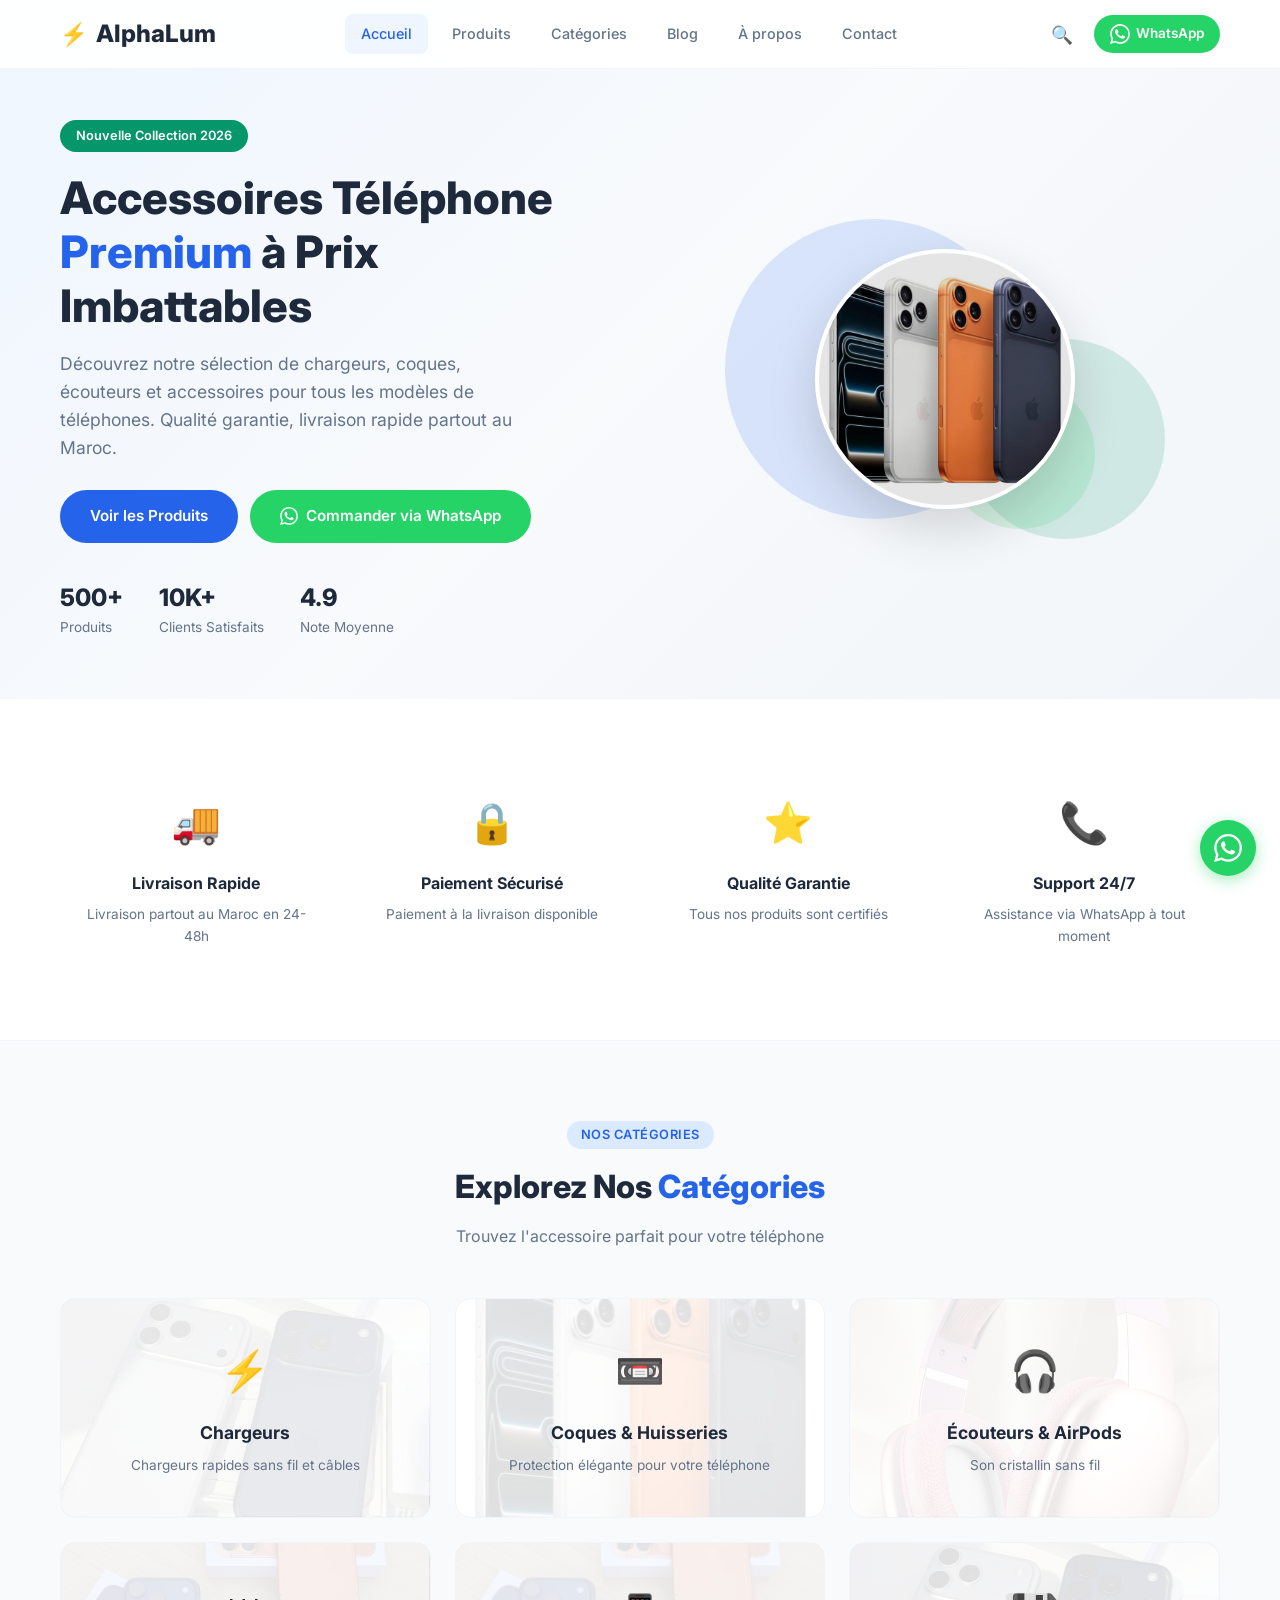
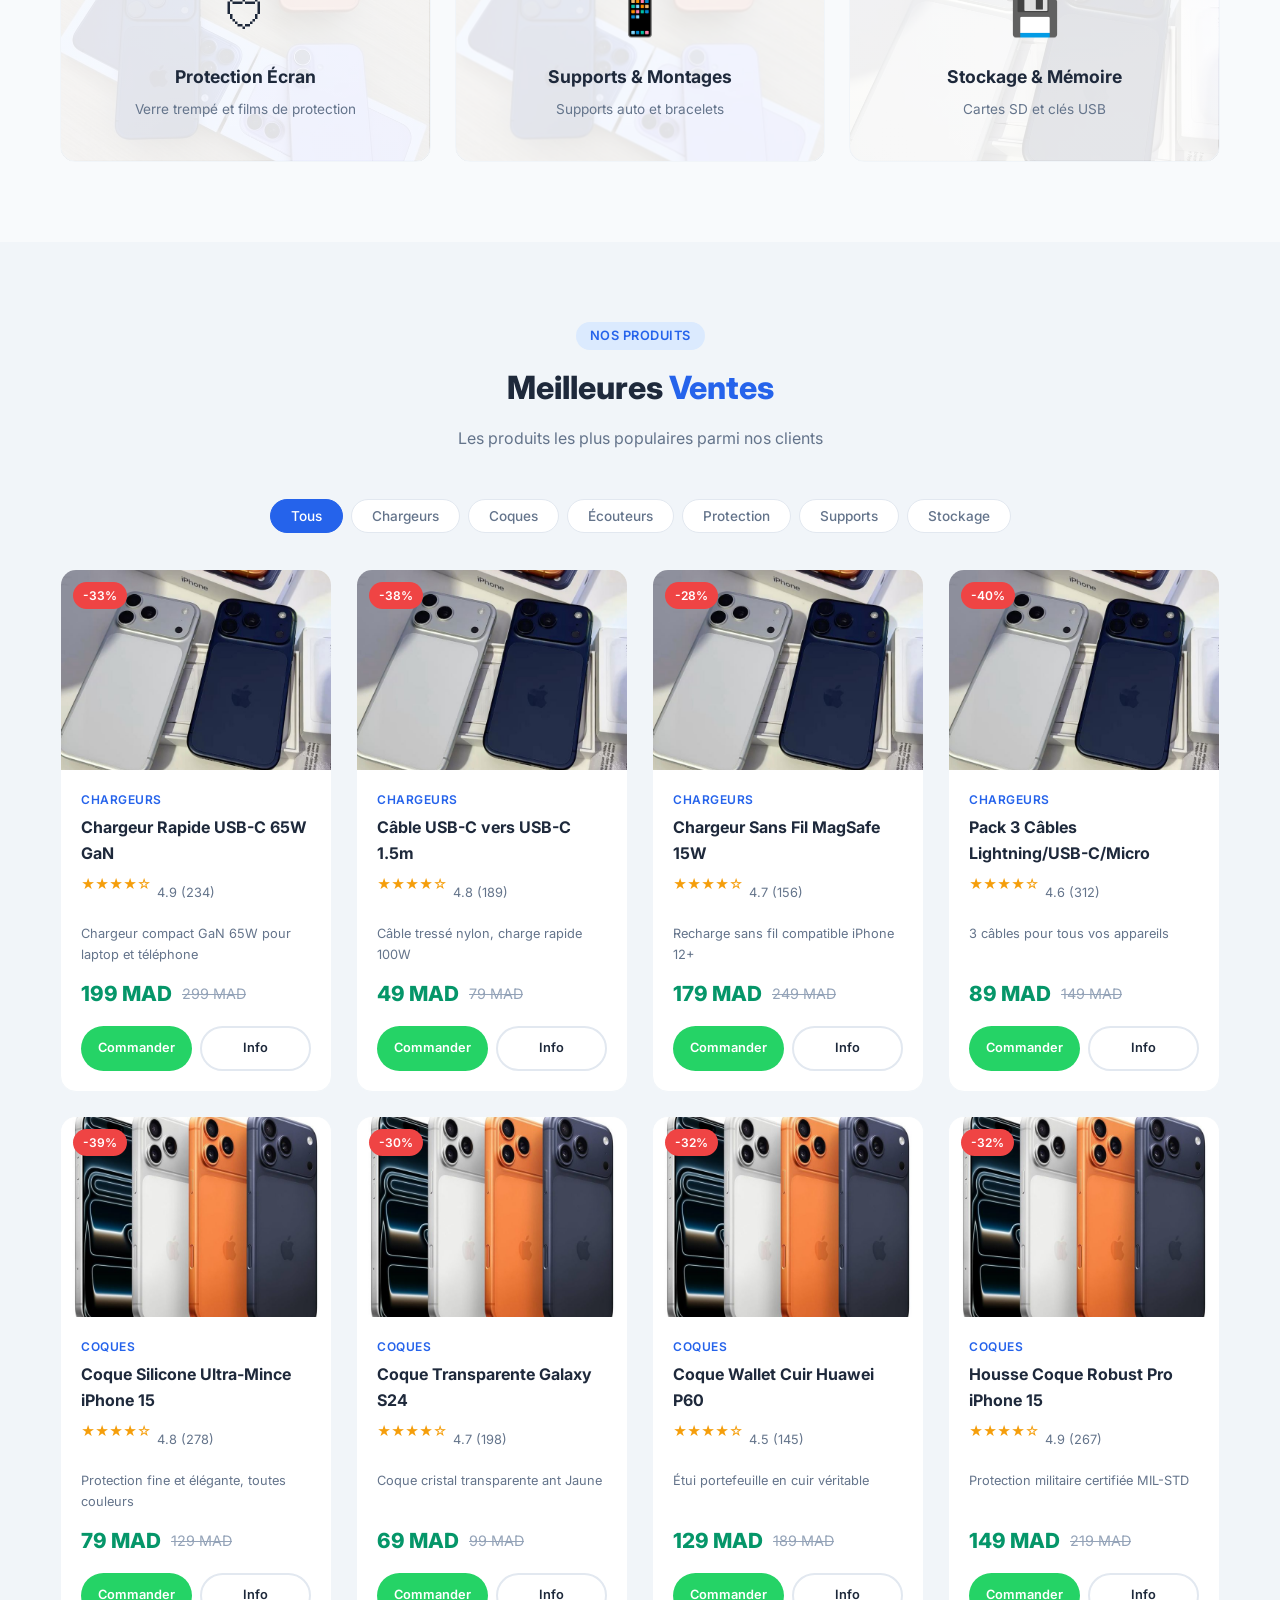
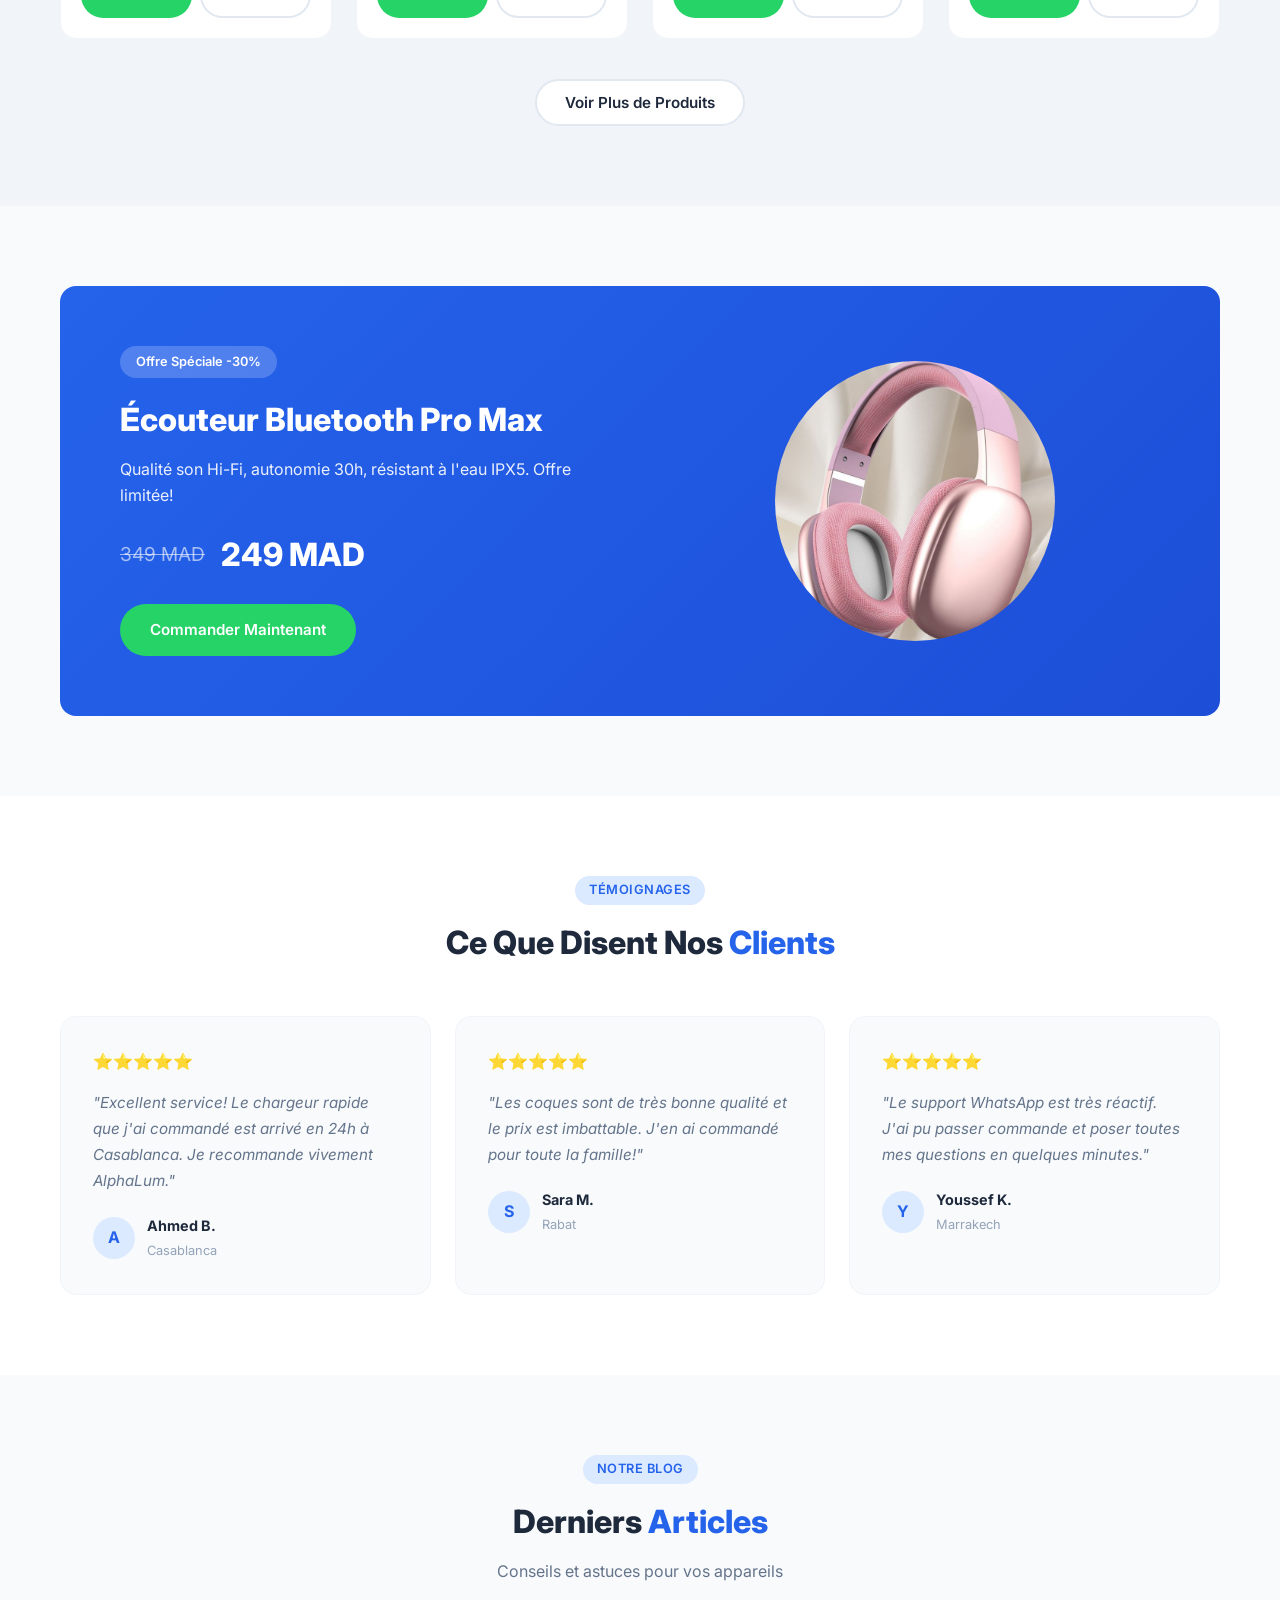
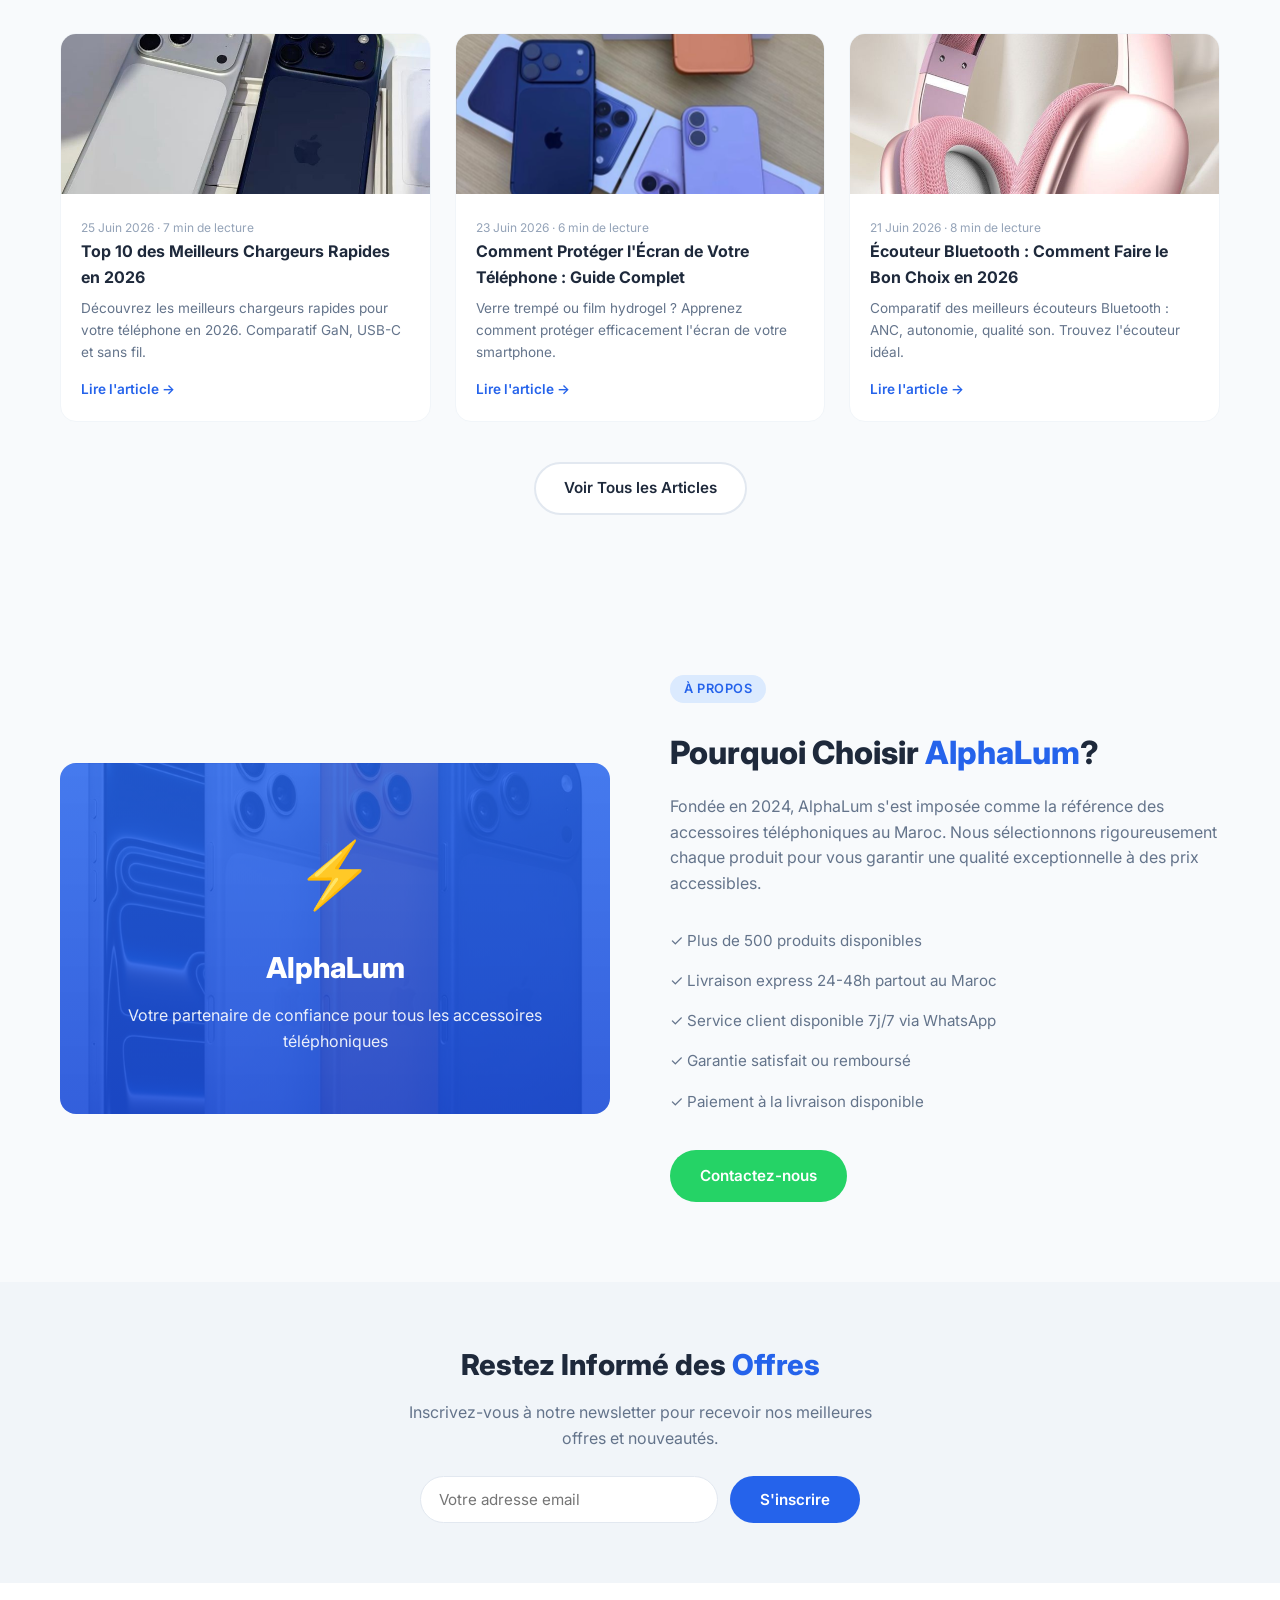
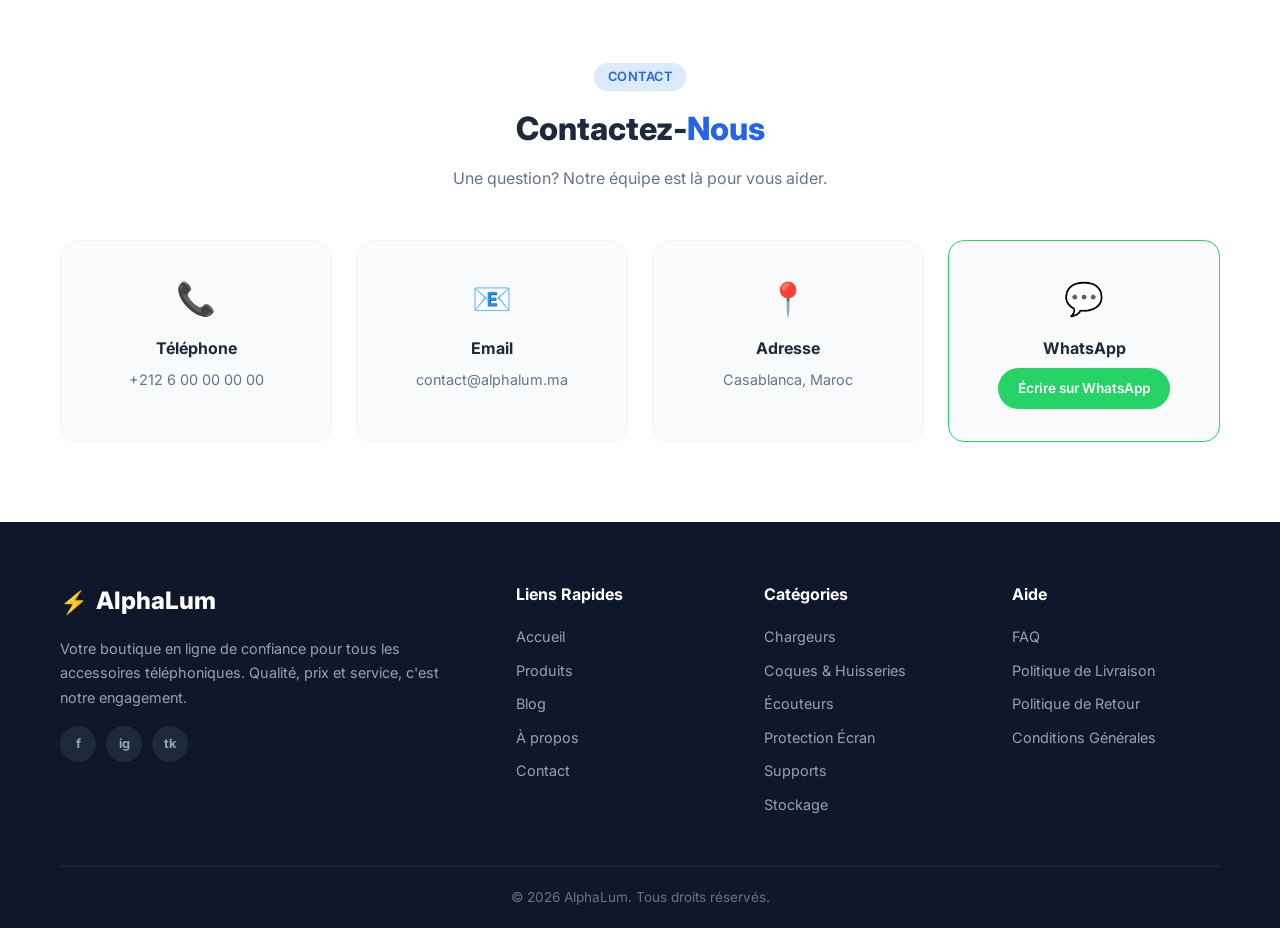
==== commit 04d46d40: "Add files via upload" ====
--- a/index.html
+++ b/index.html
@@ -76,13 +76,7 @@
                 <div class="shape shape-2"></div>
                 <div class="shape shape-3"></div>
             </div>
-            <div class="hero-phone">
-                <div class="phone-frame">
-                    <div class="phone-screen">
-                        <div class="phone-icon">&#128241;</div>
-                        <p>Premium Accessories</p>
-                    </div>
-                </div>
+            <div class="hero-phone" style="background-image:linear-gradient(rgba(0,0,0,0.1),rgba(0,0,0,0.1)),url('media/iPhone 17 pro Max pour un autre vision sur le monde.jpg');background-size:cover;background-position:center;width:260px;height:260px;border-radius:50%;border:4px solid white;box-shadow:0 20px 50px rgba(0,0,0,0.15);">
             </div>
         </div>
     </div>
@@ -123,32 +117,32 @@
             <p>Trouvez l'accessoire parfait pour votre téléphone</p>
         </div>
         <div class="categories-grid">
-            <a href="#produits" class="category-card" data-category="chargeurs">
+            <a href="#produits" class="category-card" data-category="chargeurs" style="background-image:linear-gradient(rgba(255,255,255,0.9),rgba(255,255,255,0.9)),url('media/téléchargement.jpg');background-size:cover;background-position:center;">
                 <div class="cat-icon">&#9889;</div>
                 <h3>Chargeurs</h3>
                 <p>Chargeurs rapides sans fil et câbles</p>
             </a>
-            <a href="#produits" class="category-card" data-category="coques">
+            <a href="#produits" class="category-card" data-category="coques" style="background-image:linear-gradient(rgba(255,255,255,0.88),rgba(255,255,255,0.88)),url('media/iPhone 17 pro Max pour un autre vision sur le monde.jpg');background-size:cover;background-position:center;">
                 <div class="cat-icon">&#128252;</div>
                 <h3>Coques & Huisseries</h3>
                 <p>Protection élégante pour votre téléphone</p>
             </a>
-            <a href="#produits" class="category-card" data-category="ecouteurs">
+            <a href="#produits" class="category-card" data-category="ecouteurs" style="background-image:linear-gradient(rgba(255,255,255,0.88),rgba(255,255,255,0.88)),url('media/Gabba Goods Wireless Over Ear Bluetooth Headphones.jpg');background-size:cover;background-position:center;">
                 <div class="cat-icon">&#127911;</div>
                 <h3>Écouteurs & AirPods</h3>
                 <p>Son cristallin sans fil</p>
             </a>
-            <a href="#produits" class="category-card" data-category="protection">
+            <a href="#produits" class="category-card" data-category="protection" style="background-image:linear-gradient(rgba(255,255,255,0.88),rgba(255,255,255,0.88)),url('media/téléchargement (1).jpg');background-size:cover;background-position:center;">
                 <div class="cat-icon">&#128737;</div>
                 <h3>Protection Écran</h3>
                 <p>Verre trempé et films de protection</p>
             </a>
-            <a href="#produits" class="category-card" data-category="support">
+            <a href="#produits" class="category-card" data-category="support" style="background-image:linear-gradient(rgba(255,255,255,0.88),rgba(255,255,255,0.88)),url('media/téléchargement (1).jpg');background-size:cover;background-position:center;">
                 <div class="cat-icon">&#128241;</div>
                 <h3>Supports & Montages</h3>
                 <p>Supports auto et bracelets</p>
             </a>
-            <a href="#produits" class="category-card" data-category="stockage">
+            <a href="#produits" class="category-card" data-category="stockage" style="background-image:linear-gradient(rgba(255,255,255,0.88),rgba(255,255,255,0.88)),url('media/téléchargement.jpg');background-size:cover;background-position:center;">
                 <div class="cat-icon">&#128190;</div>
                 <h3>Stockage & Mémoire</h3>
                 <p>Cartes SD et clés USB</p>
@@ -197,8 +191,7 @@
                 </a>
             </div>
             <div class="promo-visual">
-                <div class="promo-circle">
-                    <div class="promo-icon">&#127911;</div>
+                <div class="promo-circle" style="background-image:url('media/Gabba Goods Wireless Over Ear Bluetooth Headphones.jpg');background-size:cover;background-position:center;width:280px;height:280px;border-radius:50%;">
                 </div>
             </div>
         </div>
@@ -258,7 +251,7 @@
 <section class="apropos" id="apropos">
     <div class="container apropos-inner">
         <div class="apropos-visual">
-            <div class="apropos-card">
+            <div class="apropos-card" style="background-image:linear-gradient(rgba(37,99,235,0.85),rgba(29,78,216,0.9)),url('media/iPhone 17 pro Max pour un autre vision sur le monde.jpg');background-size:cover;background-position:center;">
                 <div class="apropos-icon">&#9889;</div>
                 <h3>AlphaLum</h3>
                 <p>Votre partenaire de confiance pour tous les accessoires téléphoniques</p>
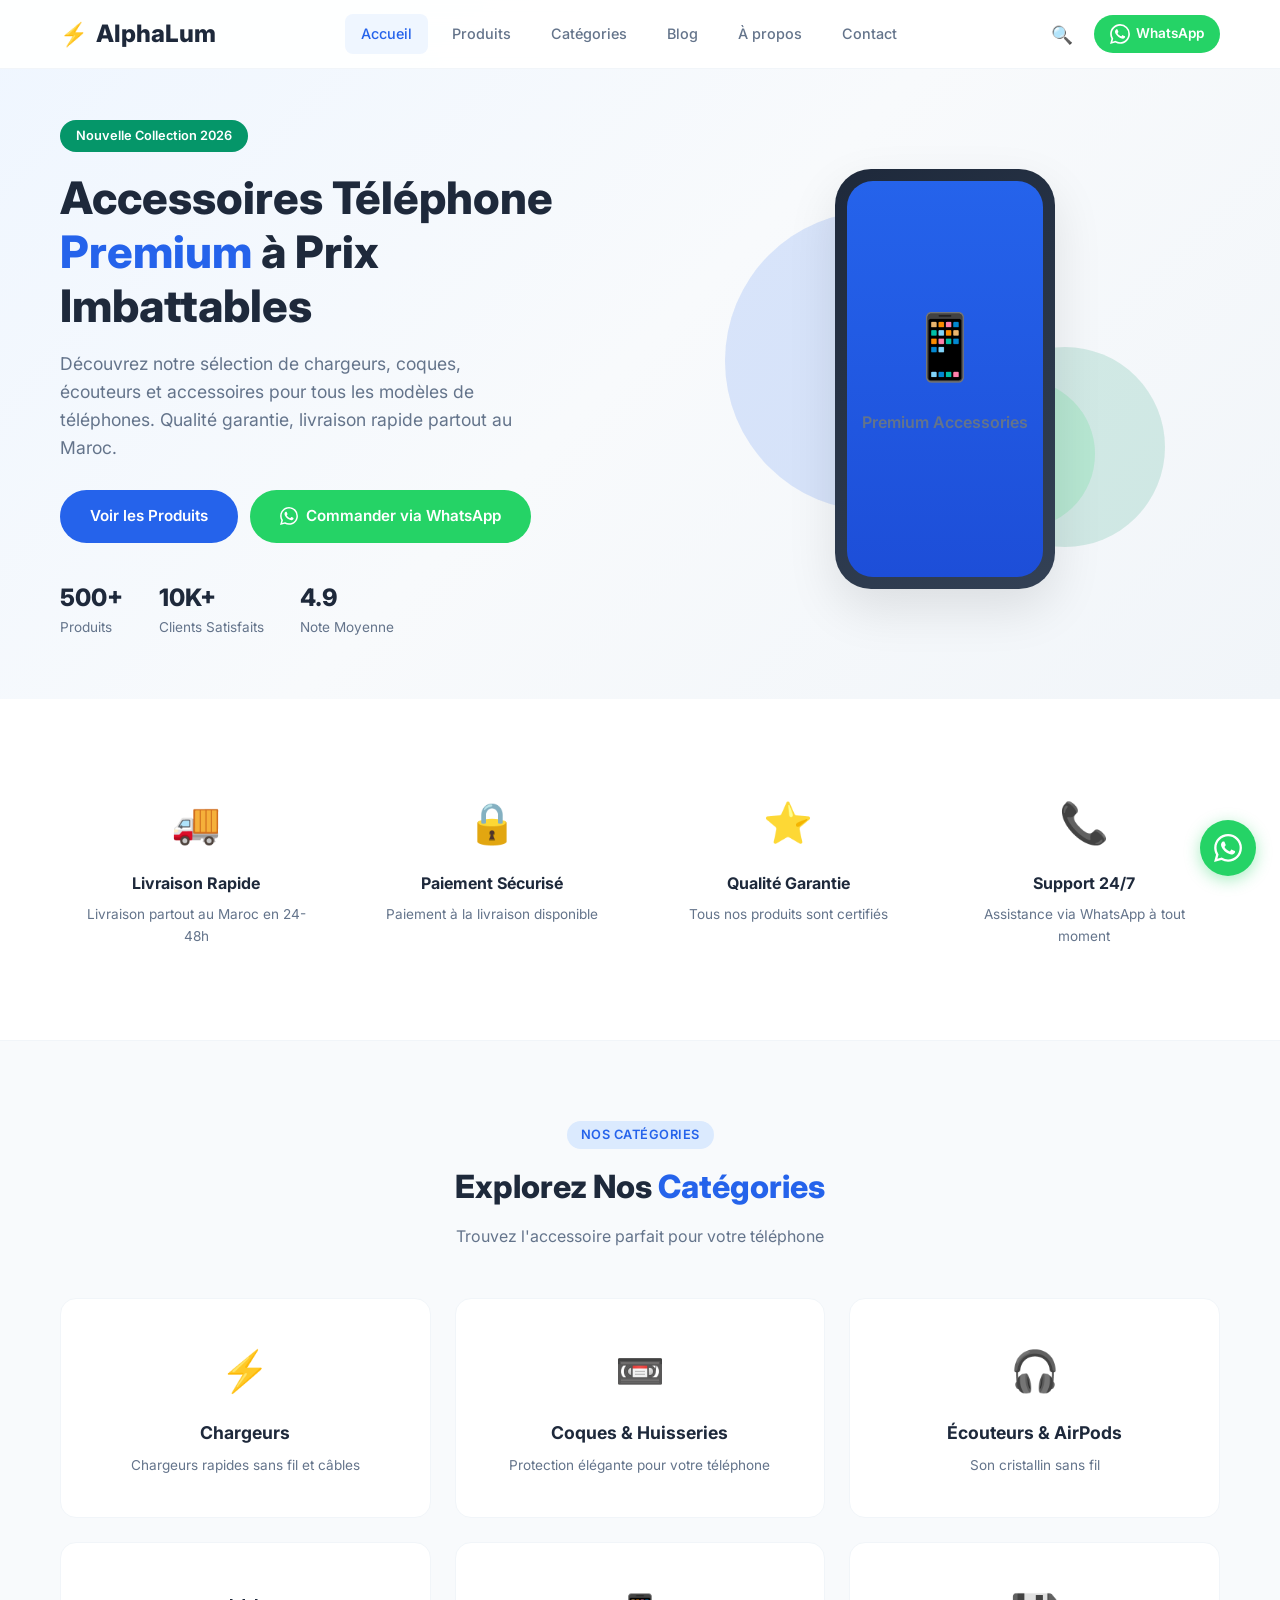
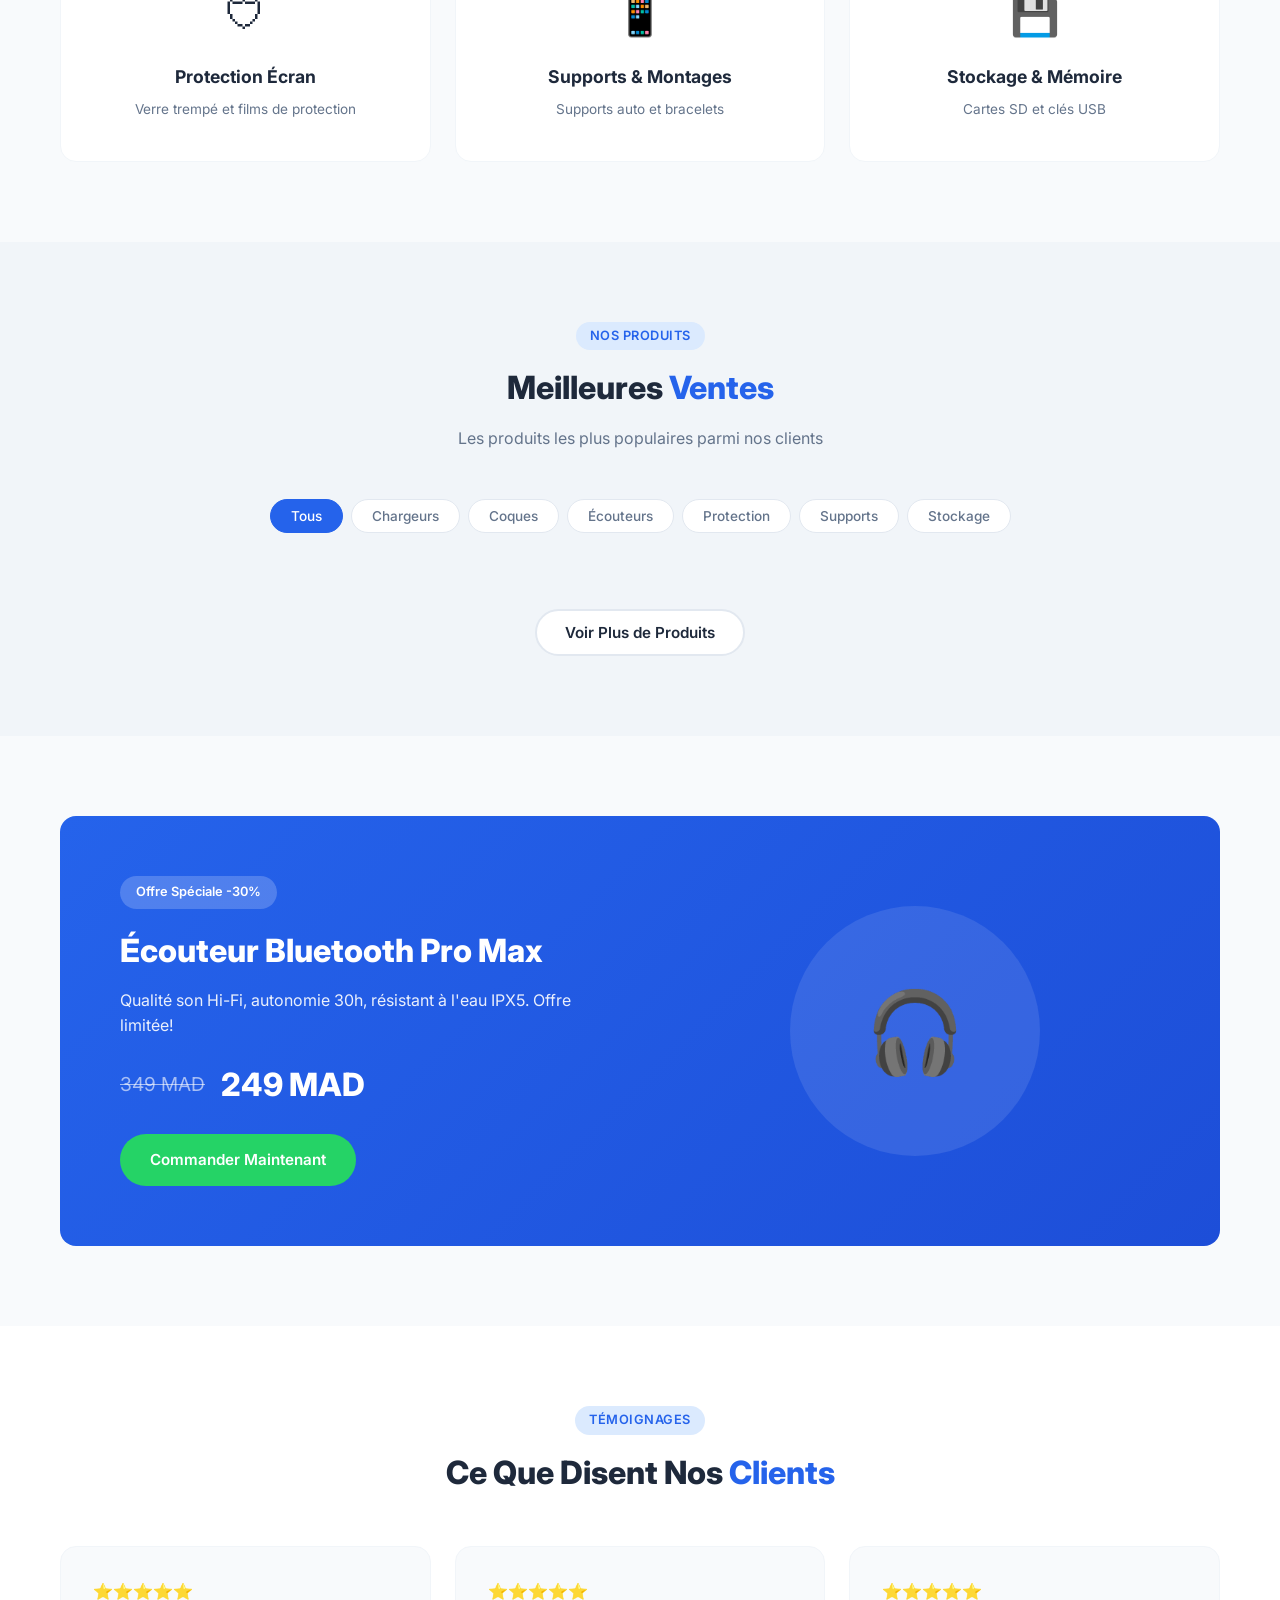
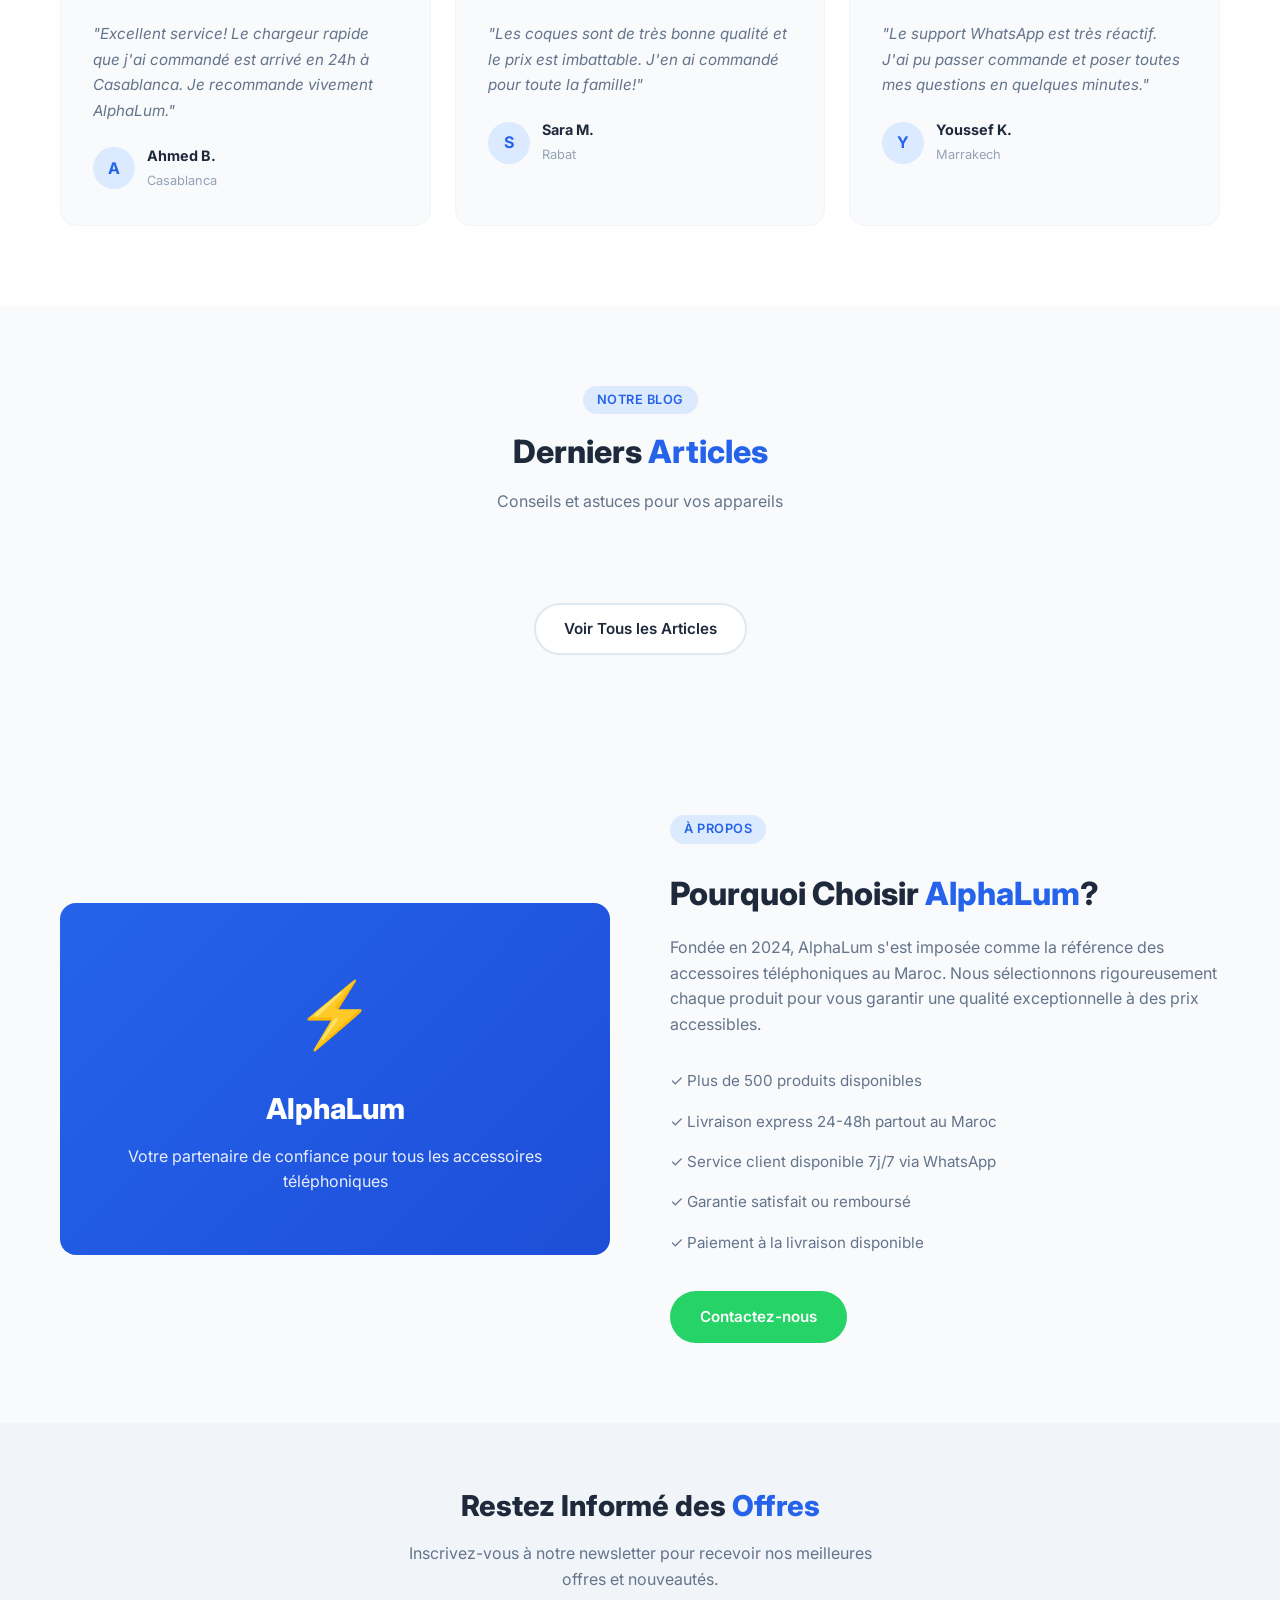
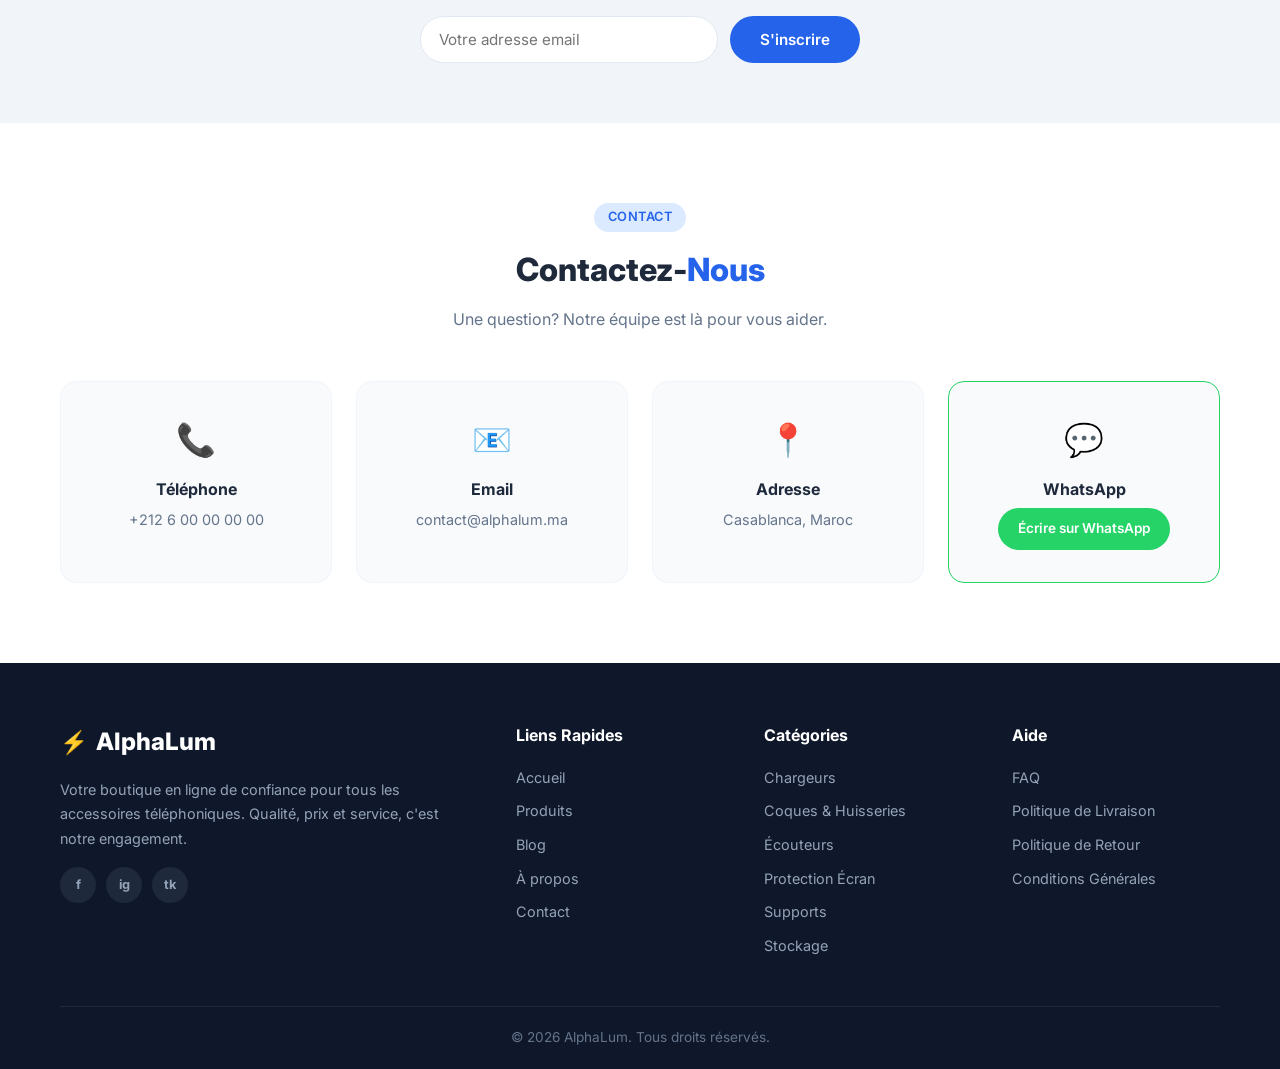
==== commit cfcb0a95: "Add files via upload" ====
--- a/index.html
+++ b/index.html
@@ -76,7 +76,13 @@
                 <div class="shape shape-2"></div>
                 <div class="shape shape-3"></div>
             </div>
-            <div class="hero-phone" style="background-image:linear-gradient(rgba(0,0,0,0.1),rgba(0,0,0,0.1)),url('media/iPhone 17 pro Max pour un autre vision sur le monde.jpg');background-size:cover;background-position:center;width:260px;height:260px;border-radius:50%;border:4px solid white;box-shadow:0 20px 50px rgba(0,0,0,0.15);">
+            <div class="hero-phone">
+                <div class="phone-frame">
+                    <div class="phone-screen">
+                        <div class="phone-icon">&#128241;</div>
+                        <p>Premium Accessories</p>
+                    </div>
+                </div>
             </div>
         </div>
     </div>
@@ -117,32 +123,32 @@
             <p>Trouvez l'accessoire parfait pour votre téléphone</p>
         </div>
         <div class="categories-grid">
-            <a href="#produits" class="category-card" data-category="chargeurs" style="background-image:linear-gradient(rgba(255,255,255,0.9),rgba(255,255,255,0.9)),url('media/téléchargement.jpg');background-size:cover;background-position:center;">
+            <a href="#produits" class="category-card" data-category="chargeurs">
                 <div class="cat-icon">&#9889;</div>
                 <h3>Chargeurs</h3>
                 <p>Chargeurs rapides sans fil et câbles</p>
             </a>
-            <a href="#produits" class="category-card" data-category="coques" style="background-image:linear-gradient(rgba(255,255,255,0.88),rgba(255,255,255,0.88)),url('media/iPhone 17 pro Max pour un autre vision sur le monde.jpg');background-size:cover;background-position:center;">
+            <a href="#produits" class="category-card" data-category="coques">
                 <div class="cat-icon">&#128252;</div>
                 <h3>Coques & Huisseries</h3>
                 <p>Protection élégante pour votre téléphone</p>
             </a>
-            <a href="#produits" class="category-card" data-category="ecouteurs" style="background-image:linear-gradient(rgba(255,255,255,0.88),rgba(255,255,255,0.88)),url('media/Gabba Goods Wireless Over Ear Bluetooth Headphones.jpg');background-size:cover;background-position:center;">
+            <a href="#produits" class="category-card" data-category="ecouteurs">
                 <div class="cat-icon">&#127911;</div>
                 <h3>Écouteurs & AirPods</h3>
                 <p>Son cristallin sans fil</p>
             </a>
-            <a href="#produits" class="category-card" data-category="protection" style="background-image:linear-gradient(rgba(255,255,255,0.88),rgba(255,255,255,0.88)),url('media/téléchargement (1).jpg');background-size:cover;background-position:center;">
+            <a href="#produits" class="category-card" data-category="protection">
                 <div class="cat-icon">&#128737;</div>
                 <h3>Protection Écran</h3>
                 <p>Verre trempé et films de protection</p>
             </a>
-            <a href="#produits" class="category-card" data-category="support" style="background-image:linear-gradient(rgba(255,255,255,0.88),rgba(255,255,255,0.88)),url('media/téléchargement (1).jpg');background-size:cover;background-position:center;">
+            <a href="#produits" class="category-card" data-category="support">
                 <div class="cat-icon">&#128241;</div>
                 <h3>Supports & Montages</h3>
                 <p>Supports auto et bracelets</p>
             </a>
-            <a href="#produits" class="category-card" data-category="stockage" style="background-image:linear-gradient(rgba(255,255,255,0.88),rgba(255,255,255,0.88)),url('media/téléchargement.jpg');background-size:cover;background-position:center;">
+            <a href="#produits" class="category-card" data-category="stockage">
                 <div class="cat-icon">&#128190;</div>
                 <h3>Stockage & Mémoire</h3>
                 <p>Cartes SD et clés USB</p>
@@ -191,7 +197,8 @@
                 </a>
             </div>
             <div class="promo-visual">
-                <div class="promo-circle" style="background-image:url('media/Gabba Goods Wireless Over Ear Bluetooth Headphones.jpg');background-size:cover;background-position:center;width:280px;height:280px;border-radius:50%;">
+                <div class="promo-circle">
+                    <div class="promo-icon">&#127911;</div>
                 </div>
             </div>
         </div>
@@ -251,7 +258,7 @@
 <section class="apropos" id="apropos">
     <div class="container apropos-inner">
         <div class="apropos-visual">
-            <div class="apropos-card" style="background-image:linear-gradient(rgba(37,99,235,0.85),rgba(29,78,216,0.9)),url('media/iPhone 17 pro Max pour un autre vision sur le monde.jpg');background-size:cover;background-position:center;">
+            <div class="apropos-card">
                 <div class="apropos-icon">&#9889;</div>
                 <h3>AlphaLum</h3>
                 <p>Votre partenaire de confiance pour tous les accessoires téléphoniques</p>
